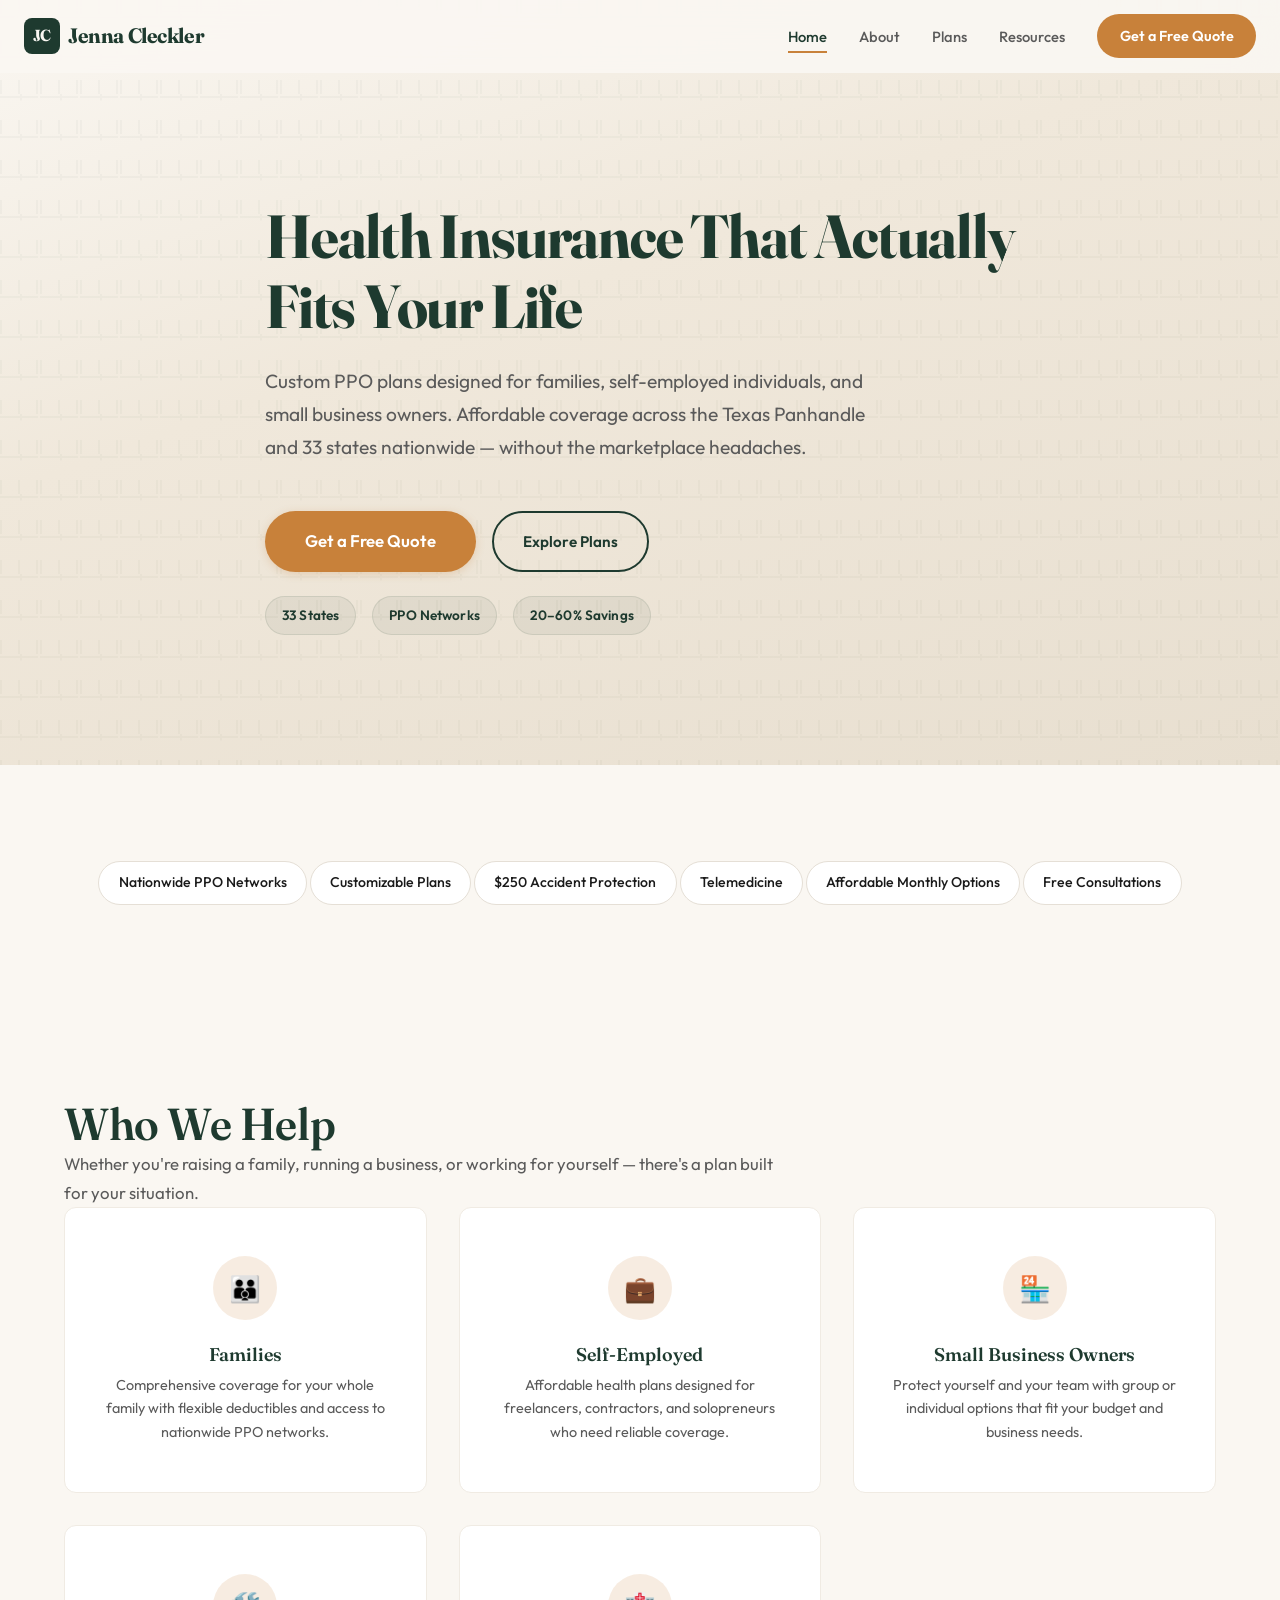
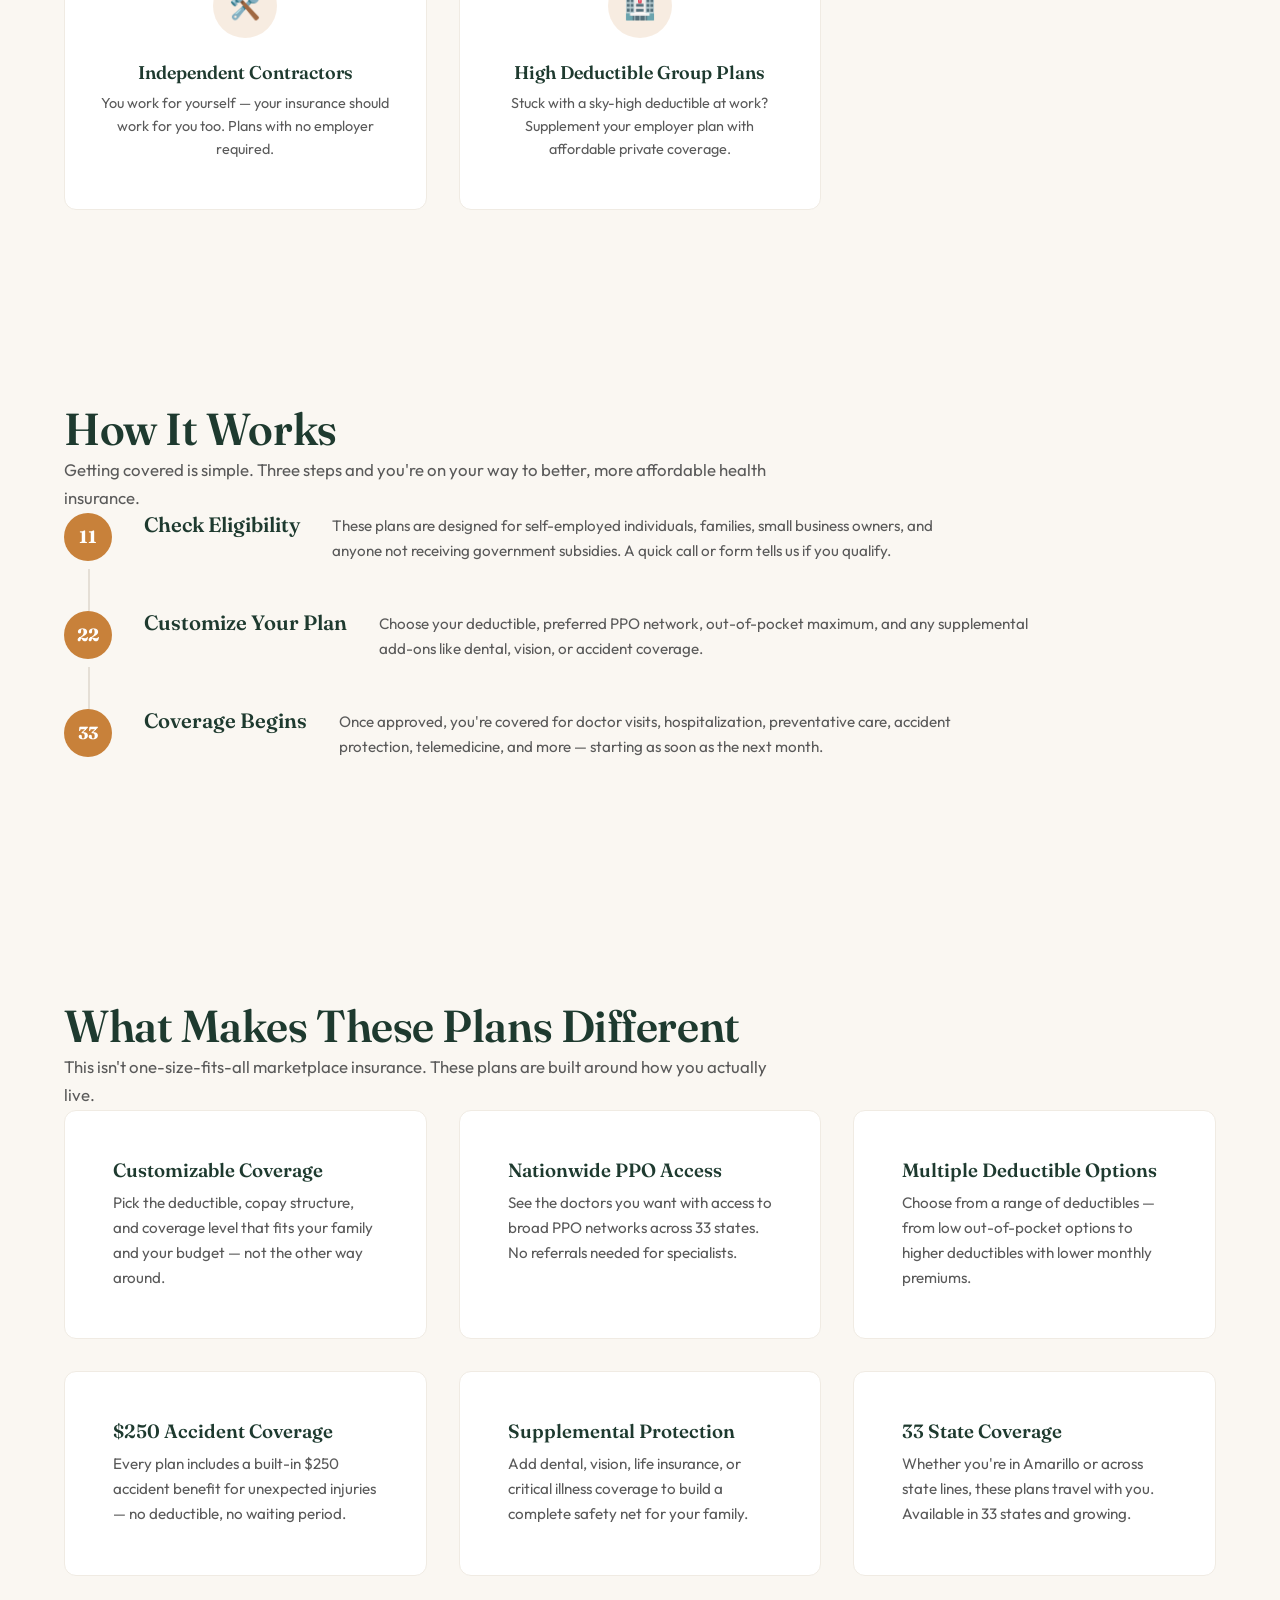
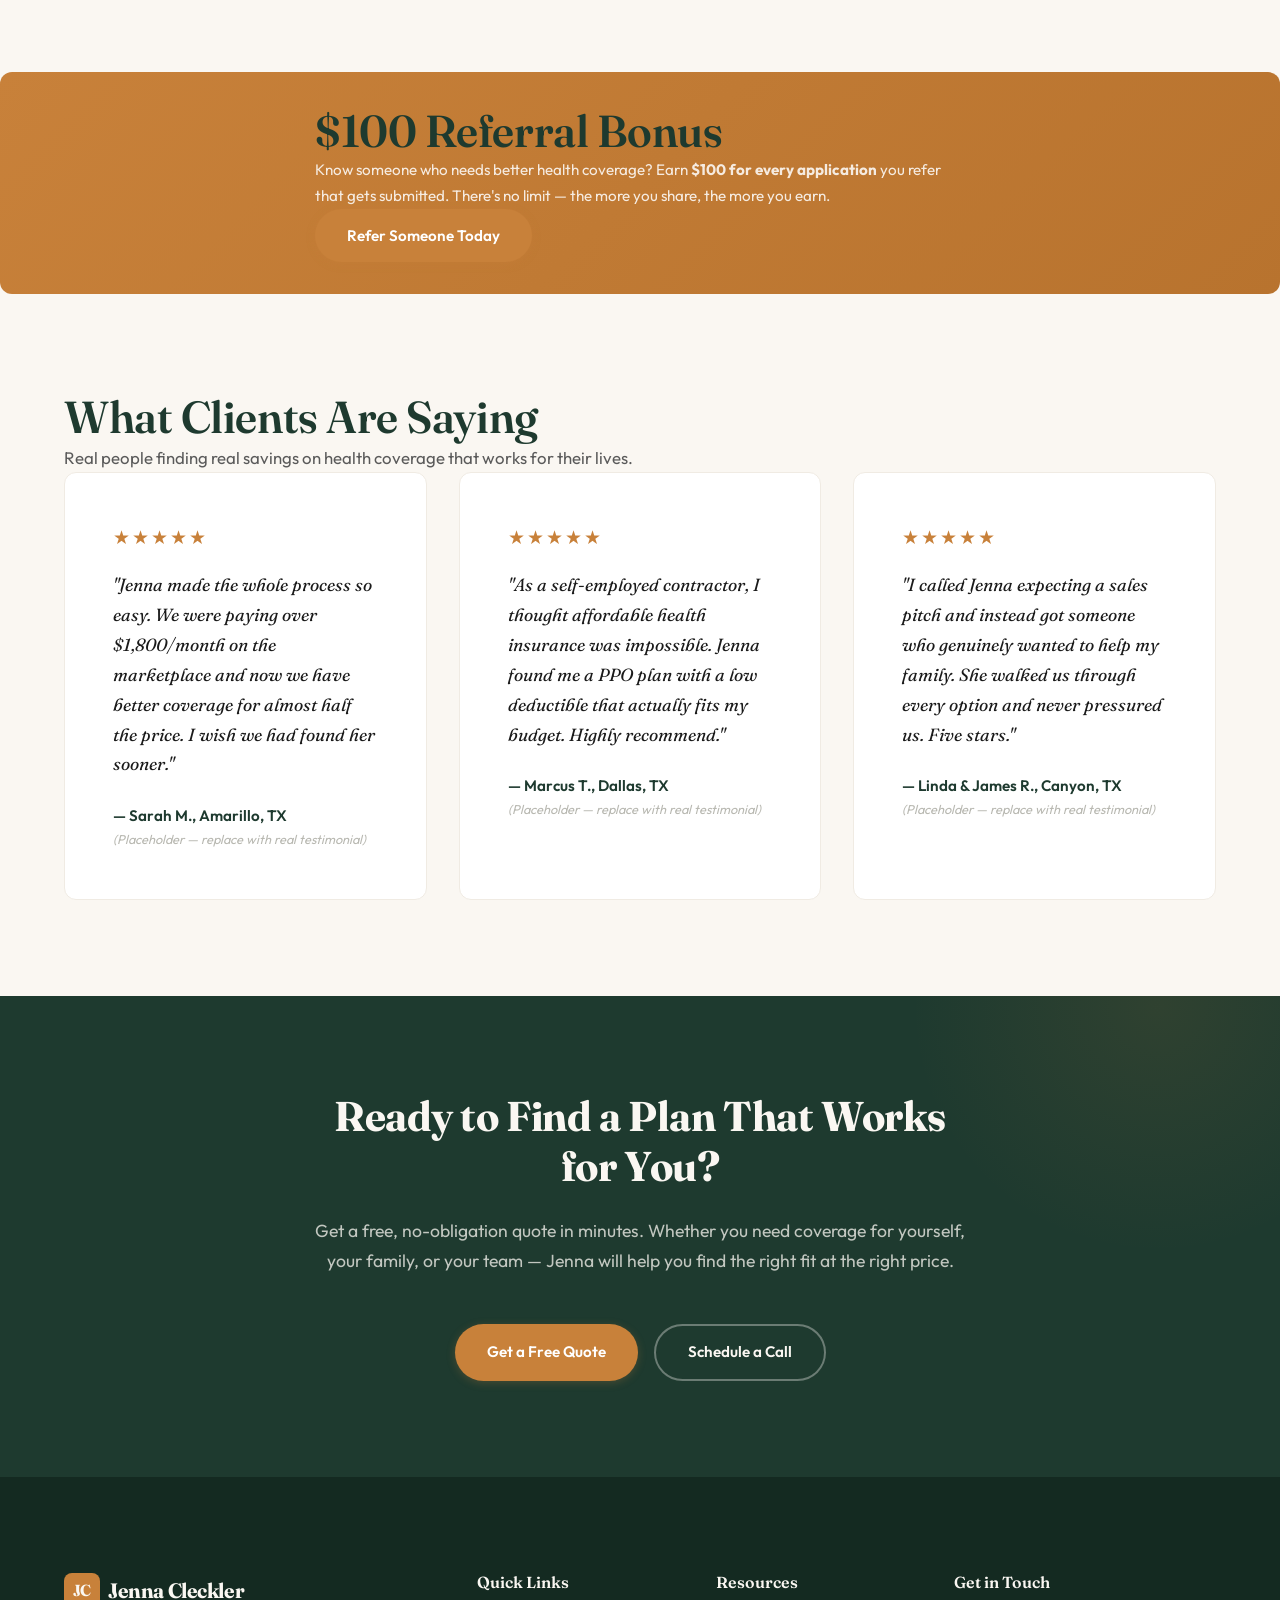
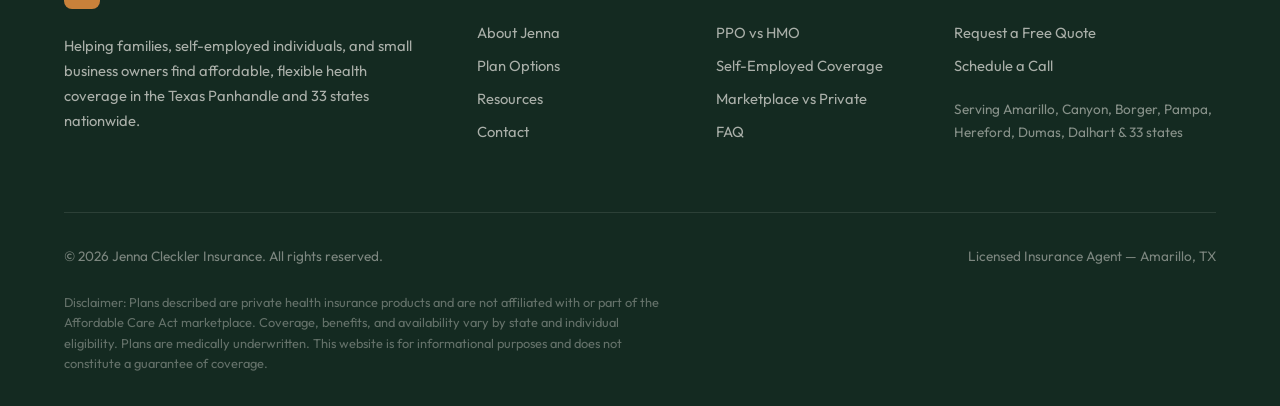
==== index.html @ 077d0ec4 "Initial commit: Jenna's Website Co-Authored-By: Claude Sonnet 4.6 <noreply@anthropic.com>" ====
<!DOCTYPE html>
<html lang="en">
<head>
  <meta charset="UTF-8">
  <meta name="viewport" content="width=device-width, initial-scale=1.0">
  <title>Jenna Cleckler Insurance — Affordable Health Coverage for Families & Self-Employed</title>
  <meta name="description" content="Find affordable, customizable PPO health insurance plans for families, self-employed individuals, and small business owners. Serving the Texas Panhandle and 33 states. Get a free quote today.">
  <meta name="keywords" content="health insurance, PPO plans, self-employed health coverage, family health insurance, small business insurance, Texas Panhandle, Amarillo insurance agent">
  <meta name="author" content="Jenna Cleckler Insurance">
  <meta property="og:title" content="Jenna Cleckler Insurance — Health Coverage That Fits Your Life">
  <meta property="og:description" content="Affordable, customizable PPO health insurance for families, self-employed, and small businesses. Serving 33 states.">
  <meta property="og:type" content="website">
  <meta property="og:url" content="https://jennaclecklerinsurance.com">
  <link rel="preconnect" href="https://fonts.googleapis.com">
  <link rel="preconnect" href="https://fonts.gstatic.com" crossorigin>
  <link href="https://fonts.googleapis.com/css2?family=Fraunces:ital,opsz,wght@0,9..144,300..900;1,9..144,300..900&family=Outfit:wght@300;400;500;600;700&display=swap" rel="stylesheet">
  <link rel="stylesheet" href="css/styles.css">
</head>
<body>

  <!-- ========== NAVIGATION ========== -->
  <nav class="nav">
    <div class="nav__overlay"></div>
    <div class="nav__inner">
      <a href="index.html" class="nav__logo">
        <span class="nav__logo-icon">JC</span>
        Jenna Cleckler
      </a>
      <button class="nav__hamburger" aria-label="Menu">
        <span></span><span></span><span></span>
      </button>
      <div class="nav__links">
        <a href="index.html" class="nav__link active">Home</a>
        <a href="about.html" class="nav__link">About</a>
        <a href="plans.html" class="nav__link">Plans</a>
        <a href="resources.html" class="nav__link">Resources</a>
        <a href="contact.html" class="nav__cta">Get a Free Quote</a>
      </div>
    </div>
  </nav>

  <!-- ========== HERO SECTION ========== -->
  <section class="hero gradient-hero bg-texture">
    <div class="container">
      <div class="hero__content fade-up">
        <h1 class="hero__title">Health Insurance That Actually Fits Your Life</h1>
        <p class="hero__subtitle">Custom PPO plans designed for families, self-employed individuals, and small business owners. Affordable coverage across the Texas Panhandle and 33 states nationwide — without the marketplace headaches.</p>
        <div class="hero__actions">
          <a href="contact.html" class="btn btn--primary btn--large">Get a Free Quote</a>
          <a href="plans.html" class="btn btn--outline">Explore Plans</a>
        </div>
        <div class="hero__trust fade-up">
          <span class="trust-badge">33 States</span>
          <span class="trust-badge">PPO Networks</span>
          <span class="trust-badge">20–60% Savings</span>
        </div>
      </div>
    </div>
  </section>

  <!-- ========== QUICK BENEFITS STRIP ========== -->
  <section class="section benefits-strip">
    <div class="container">
      <div class="benefits-strip__row fade-up">
        <span class="benefit-pill">Nationwide PPO Networks</span>
        <span class="benefit-pill">Customizable Plans</span>
        <span class="benefit-pill">$250 Accident Protection</span>
        <span class="benefit-pill">Telemedicine</span>
        <span class="benefit-pill">Affordable Monthly Options</span>
        <span class="benefit-pill">Free Consultations</span>
      </div>
    </div>
  </section>

  <!-- ========== WHO WE HELP ========== -->
  <section class="section" style="background: var(--color-cream);">
    <div class="container">
      <div class="section__header fade-up">
        <h2 class="section__title">Who We Help</h2>
        <p class="section__subtitle">Whether you're raising a family, running a business, or working for yourself — there's a plan built for your situation.</p>
      </div>
      <div class="grid grid--3 stagger">
        <div class="audience-card fade-up">
          <span class="audience-card__icon">&#x1F46A;</span>
          <h3 class="audience-card__title">Families</h3>
          <p class="audience-card__text">Comprehensive coverage for your whole family with flexible deductibles and access to nationwide PPO networks.</p>
        </div>
        <div class="audience-card fade-up">
          <span class="audience-card__icon">&#x1F4BC;</span>
          <h3 class="audience-card__title">Self-Employed</h3>
          <p class="audience-card__text">Affordable health plans designed for freelancers, contractors, and solopreneurs who need reliable coverage.</p>
        </div>
        <div class="audience-card fade-up">
          <span class="audience-card__icon">&#x1F3EA;</span>
          <h3 class="audience-card__title">Small Business Owners</h3>
          <p class="audience-card__text">Protect yourself and your team with group or individual options that fit your budget and business needs.</p>
        </div>
        <div class="audience-card fade-up">
          <span class="audience-card__icon">&#x1F6E0;&#xFE0F;</span>
          <h3 class="audience-card__title">Independent Contractors</h3>
          <p class="audience-card__text">You work for yourself — your insurance should work for you too. Plans with no employer required.</p>
        </div>
        <div class="audience-card fade-up">
          <span class="audience-card__icon">&#x1F3E5;</span>
          <h3 class="audience-card__title">High Deductible Group Plans</h3>
          <p class="audience-card__text">Stuck with a sky-high deductible at work? Supplement your employer plan with affordable private coverage.</p>
        </div>
      </div>
    </div>
  </section>

  <!-- ========== HOW IT WORKS ========== -->
  <section class="section">
    <div class="container">
      <div class="section__header fade-up">
        <h2 class="section__title">How It Works</h2>
        <p class="section__subtitle">Getting covered is simple. Three steps and you're on your way to better, more affordable health insurance.</p>
      </div>
      <div class="steps stagger">
        <div class="step fade-up">
          <span class="step__number">1</span>
          <h3 class="step__title">Check Eligibility</h3>
          <p class="step__text">These plans are designed for self-employed individuals, families, small business owners, and anyone not receiving government subsidies. A quick call or form tells us if you qualify.</p>
        </div>
        <div class="step fade-up">
          <span class="step__number">2</span>
          <h3 class="step__title">Customize Your Plan</h3>
          <p class="step__text">Choose your deductible, preferred PPO network, out-of-pocket maximum, and any supplemental add-ons like dental, vision, or accident coverage.</p>
        </div>
        <div class="step fade-up">
          <span class="step__number">3</span>
          <h3 class="step__title">Coverage Begins</h3>
          <p class="step__text">Once approved, you're covered for doctor visits, hospitalization, preventative care, accident protection, telemedicine, and more — starting as soon as the next month.</p>
        </div>
      </div>
    </div>
  </section>

  <!-- ========== WHAT MAKES PLANS DIFFERENT ========== -->
  <section class="section" style="background: var(--color-cream);">
    <div class="container">
      <div class="section__header fade-up">
        <h2 class="section__title">What Makes These Plans Different</h2>
        <p class="section__subtitle">This isn't one-size-fits-all marketplace insurance. These plans are built around how you actually live.</p>
      </div>
      <div class="grid grid--3 stagger">
        <div class="card fade-up">
          <h3 class="card__title">Customizable Coverage</h3>
          <p class="card__text">Pick the deductible, copay structure, and coverage level that fits your family and your budget — not the other way around.</p>
        </div>
        <div class="card fade-up">
          <h3 class="card__title">Nationwide PPO Access</h3>
          <p class="card__text">See the doctors you want with access to broad PPO networks across 33 states. No referrals needed for specialists.</p>
        </div>
        <div class="card fade-up">
          <h3 class="card__title">Multiple Deductible Options</h3>
          <p class="card__text">Choose from a range of deductibles — from low out-of-pocket options to higher deductibles with lower monthly premiums.</p>
        </div>
        <div class="card fade-up">
          <h3 class="card__title">$250 Accident Coverage</h3>
          <p class="card__text">Every plan includes a built-in $250 accident benefit for unexpected injuries — no deductible, no waiting period.</p>
        </div>
        <div class="card fade-up">
          <h3 class="card__title">Supplemental Protection</h3>
          <p class="card__text">Add dental, vision, life insurance, or critical illness coverage to build a complete safety net for your family.</p>
        </div>
        <div class="card fade-up">
          <h3 class="card__title">33 State Coverage</h3>
          <p class="card__text">Whether you're in Amarillo or across state lines, these plans travel with you. Available in 33 states and growing.</p>
        </div>
      </div>
    </div>
  </section>

  <!-- ========== $100 REFERRAL BANNER ========== -->
  <section class="referral-banner">
    <div class="container">
      <div class="referral-banner__content fade-up">
        <h2 class="referral-banner__title">$100 Referral Bonus</h2>
        <p class="referral-banner__text">Know someone who needs better health coverage? Earn <strong>$100 for every application</strong> you refer that gets submitted. There's no limit — the more you share, the more you earn.</p>
        <a href="contact.html" class="btn btn--primary">Refer Someone Today</a>
      </div>
    </div>
  </section>

  <!-- ========== TESTIMONIALS ========== -->
  <section class="section" style="background: var(--color-cream);">
    <div class="container">
      <div class="section__header fade-up">
        <h2 class="section__title">What Clients Are Saying</h2>
        <p class="section__subtitle">Real people finding real savings on health coverage that works for their lives.</p>
      </div>
      <div class="grid grid--3 stagger">
        <!-- PLACEHOLDER: Replace with real testimonials -->
        <div class="testimonial fade-up">
          <div class="testimonial__stars">&#9733;&#9733;&#9733;&#9733;&#9733;</div>
          <p class="testimonial__text">"Jenna made the whole process so easy. We were paying over $1,800/month on the marketplace and now we have better coverage for almost half the price. I wish we had found her sooner."</p>
          <p class="testimonial__author">— Sarah M., Amarillo, TX</p>
          <p class="testimonial__placeholder"><em>(Placeholder — replace with real testimonial)</em></p>
        </div>
        <div class="testimonial fade-up">
          <div class="testimonial__stars">&#9733;&#9733;&#9733;&#9733;&#9733;</div>
          <p class="testimonial__text">"As a self-employed contractor, I thought affordable health insurance was impossible. Jenna found me a PPO plan with a low deductible that actually fits my budget. Highly recommend."</p>
          <p class="testimonial__author">— Marcus T., Dallas, TX</p>
          <p class="testimonial__placeholder"><em>(Placeholder — replace with real testimonial)</em></p>
        </div>
        <div class="testimonial fade-up">
          <div class="testimonial__stars">&#9733;&#9733;&#9733;&#9733;&#9733;</div>
          <p class="testimonial__text">"I called Jenna expecting a sales pitch and instead got someone who genuinely wanted to help my family. She walked us through every option and never pressured us. Five stars."</p>
          <p class="testimonial__author">— Linda & James R., Canyon, TX</p>
          <p class="testimonial__placeholder"><em>(Placeholder — replace with real testimonial)</em></p>
        </div>
      </div>
    </div>
  </section>

  <!-- ========== FINAL CTA SECTION ========== -->
  <section class="cta-section">
    <div class="container">
      <div class="cta-section__content fade-up">
        <h2 class="cta-section__title">Ready to Find a Plan That Works for You?</h2>
        <p class="cta-section__text">Get a free, no-obligation quote in minutes. Whether you need coverage for yourself, your family, or your team — Jenna will help you find the right fit at the right price.</p>
        <div class="cta-section__actions">
          <a href="contact.html" class="btn btn--primary">Get a Free Quote</a>
          <a href="contact.html" class="btn btn--outline-light">Schedule a Call</a>
        </div>
      </div>
    </div>
  </section>

  <!-- ========== FOOTER ========== -->
  <footer class="footer">
    <div class="container">
      <div class="footer__grid">
        <div class="footer__brand">
          <a href="index.html" class="nav__logo" style="color: var(--color-cream); margin-bottom: var(--space-sm); display: inline-flex;">
            <span class="nav__logo-icon" style="background: var(--color-accent);">JC</span>
            Jenna Cleckler
          </a>
          <p>Helping families, self-employed individuals, and small business owners find affordable, flexible health coverage in the Texas Panhandle and 33 states nationwide.</p>
        </div>
        <div>
          <h4 class="footer__heading">Quick Links</h4>
          <a href="about.html" class="footer__link">About Jenna</a>
          <a href="plans.html" class="footer__link">Plan Options</a>
          <a href="resources.html" class="footer__link">Resources</a>
          <a href="contact.html" class="footer__link">Contact</a>
        </div>
        <div>
          <h4 class="footer__heading">Resources</h4>
          <a href="resources.html#ppo-vs-hmo" class="footer__link">PPO vs HMO</a>
          <a href="resources.html#self-employed" class="footer__link">Self-Employed Coverage</a>
          <a href="resources.html#marketplace-vs-private" class="footer__link">Marketplace vs Private</a>
          <a href="resources.html#faq" class="footer__link">FAQ</a>
        </div>
        <div>
          <h4 class="footer__heading">Get in Touch</h4>
          <a href="contact.html" class="footer__link">Request a Free Quote</a>
          <a href="contact.html" class="footer__link">Schedule a Call</a>
          <p style="color: rgba(250,247,242,0.5); font-size: 0.85rem; margin-top: var(--space-md);">Serving Amarillo, Canyon, Borger, Pampa, Hereford, Dumas, Dalhart &amp; 33 states</p>
        </div>
      </div>
      <div class="footer__bottom">
        <span>&copy; 2026 Jenna Cleckler Insurance. All rights reserved.</span>
        <span>Licensed Insurance Agent — Amarillo, TX</span>
      </div>
      <p class="footer__disclaimer">Disclaimer: Plans described are private health insurance products and are not affiliated with or part of the Affordable Care Act marketplace. Coverage, benefits, and availability vary by state and individual eligibility. Plans are medically underwritten. This website is for informational purposes and does not constitute a guarantee of coverage.</p>
    </div>
  </footer>

  <!-- Scroll to Top Button -->
  <button class="scroll-top" aria-label="Scroll to top">&#8593;</button>

  <script src="js/main.js"></script>
</body>
</html>
---- css/styles.css ----
/* ============================================
   JENNA CLECKLER INSURANCE — Design System
   Warm Editorial + Texas Panhandle Aesthetic
   ============================================ */

/* --- Google Fonts Import --- */
/* Fonts loaded via <link> tags in HTML for performance */

/* --- CSS Custom Properties --- */
:root {
  /* Color Palette — Warm, trust-building */
  --color-primary: #1e3a2f;        /* Deep forest green — trust, health */
  --color-primary-light: #2a5242;
  --color-primary-dark: #142a21;
  --color-accent: #c8813a;         /* Sunset amber — warmth, Texas */
  --color-accent-light: #daa06d;
  --color-accent-glow: rgba(200, 129, 58, 0.15);
  --color-sage: #7a9e7e;           /* Sage green — calm, health */
  --color-sage-light: #a8c4ab;
  --color-cream: #faf7f2;          /* Warm cream background */
  --color-cream-dark: #f0ebe3;
  --color-white: #ffffff;
  --color-text: #1a1a1a;
  --color-text-light: #5a5a5a;
  --color-text-muted: #8a8a7e;
  --color-border: #e5dfd6;
  --color-border-light: #f0ebe3;
  --color-success: #3d7a5a;
  --color-error: #c44b3f;

  /* Typography */
  --font-display: 'Fraunces', Georgia, serif;
  --font-body: 'Outfit', -apple-system, sans-serif;

  /* Spacing Scale */
  --space-xs: 0.25rem;
  --space-sm: 0.5rem;
  --space-md: 1rem;
  --space-lg: 1.5rem;
  --space-xl: 2rem;
  --space-2xl: 3rem;
  --space-3xl: 4rem;
  --space-4xl: 6rem;
  --space-5xl: 8rem;

  /* Container */
  --container-max: 1200px;
  --container-narrow: 800px;
  --container-wide: 1400px;
  --container-padding: 1.5rem;

  /* Border Radius */
  --radius-sm: 4px;
  --radius-md: 8px;
  --radius-lg: 12px;
  --radius-xl: 20px;
  --radius-full: 9999px;

  /* Shadows */
  --shadow-sm: 0 1px 3px rgba(30, 58, 47, 0.06);
  --shadow-md: 0 4px 12px rgba(30, 58, 47, 0.08);
  --shadow-lg: 0 8px 30px rgba(30, 58, 47, 0.1);
  --shadow-xl: 0 16px 50px rgba(30, 58, 47, 0.12);
  --shadow-accent: 0 4px 20px rgba(200, 129, 58, 0.2);

  /* Transitions */
  --ease-out: cubic-bezier(0.22, 1, 0.36, 1);
  --ease-spring: cubic-bezier(0.34, 1.56, 0.64, 1);
  --duration-fast: 0.2s;
  --duration-normal: 0.35s;
  --duration-slow: 0.6s;
}

/* --- Reset & Base --- */
*, *::before, *::after {
  margin: 0;
  padding: 0;
  box-sizing: border-box;
}

html {
  scroll-behavior: smooth;
  -webkit-text-size-adjust: 100%;
  font-size: 16px;
}

body {
  font-family: var(--font-body);
  font-weight: 400;
  color: var(--color-text);
  background-color: var(--color-cream);
  line-height: 1.7;
  -webkit-font-smoothing: antialiased;
  -moz-osx-font-smoothing: grayscale;
  overflow-x: hidden;
}

img {
  max-width: 100%;
  height: auto;
  display: block;
}

a {
  color: inherit;
  text-decoration: none;
}

button {
  font-family: var(--font-body);
  cursor: pointer;
  border: none;
  background: none;
}

ul, ol {
  list-style: none;
}

/* --- Typography --- */
h1, h2, h3, h4, h5 {
  font-family: var(--font-display);
  font-weight: 600;
  line-height: 1.2;
  color: var(--color-primary);
}

h1 {
  font-size: clamp(2.2rem, 5vw, 3.8rem);
  font-weight: 700;
  letter-spacing: -0.02em;
  font-variation-settings: 'opsz' 144;
}

h2 {
  font-size: clamp(1.8rem, 3.5vw, 2.8rem);
  font-weight: 600;
  letter-spacing: -0.01em;
  font-variation-settings: 'opsz' 72;
}

h3 {
  font-size: clamp(1.3rem, 2.5vw, 1.8rem);
  font-weight: 600;
  font-variation-settings: 'opsz' 48;
}

h4 {
  font-size: clamp(1.1rem, 1.5vw, 1.3rem);
  font-weight: 600;
}

p {
  font-size: 1.05rem;
  color: var(--color-text-light);
  max-width: 65ch;
}

.text-accent { color: var(--color-accent); }
.text-primary { color: var(--color-primary); }
.text-muted { color: var(--color-text-muted); }

/* --- Layout --- */
.container {
  max-width: var(--container-max);
  margin: 0 auto;
  padding: 0 var(--container-padding);
}

.container--narrow {
  max-width: var(--container-narrow);
}

.container--wide {
  max-width: var(--container-wide);
}

.section {
  padding: var(--space-4xl) 0;
}

.section--cream {
  background-color: var(--color-cream);
}

.section--white {
  background-color: var(--color-white);
}

.section--dark {
  background-color: var(--color-primary);
  color: var(--color-cream);
}

.section--dark h2,
.section--dark h3,
.section--dark h4 {
  color: var(--color-cream);
}

.section--dark p {
  color: rgba(250, 247, 242, 0.8);
}

.section-label {
  display: inline-flex;
  align-items: center;
  gap: var(--space-sm);
  font-family: var(--font-body);
  font-size: 0.8rem;
  font-weight: 600;
  text-transform: uppercase;
  letter-spacing: 0.12em;
  color: var(--color-accent);
  margin-bottom: var(--space-lg);
}

.section-label::before {
  content: '';
  display: inline-block;
  width: 24px;
  height: 2px;
  background: var(--color-accent);
}

/* --- Grid System --- */
.grid {
  display: grid;
  gap: var(--space-xl);
}

.grid--2 { grid-template-columns: repeat(2, 1fr); }
.grid--3 { grid-template-columns: repeat(3, 1fr); }
.grid--4 { grid-template-columns: repeat(4, 1fr); }

@media (max-width: 1024px) {
  .grid--4 { grid-template-columns: repeat(2, 1fr); }
}

@media (max-width: 768px) {
  .grid--2, .grid--3, .grid--4 {
    grid-template-columns: 1fr;
  }
}

/* ============================================
   NAVIGATION
   ============================================ */
.nav {
  position: fixed;
  top: 0;
  left: 0;
  right: 0;
  z-index: 1000;
  background: rgba(250, 247, 242, 0.92);
  backdrop-filter: blur(20px);
  -webkit-backdrop-filter: blur(20px);
  border-bottom: 1px solid transparent;
  transition: all var(--duration-normal) var(--ease-out);
}

.nav.scrolled {
  border-bottom-color: var(--color-border);
  box-shadow: var(--shadow-sm);
}

.nav__inner {
  display: flex;
  align-items: center;
  justify-content: space-between;
  max-width: var(--container-wide);
  margin: 0 auto;
  padding: var(--space-md) var(--container-padding);
  height: 72px;
}

.nav__logo {
  display: flex;
  align-items: center;
  gap: var(--space-sm);
  font-family: var(--font-display);
  font-size: 1.3rem;
  font-weight: 700;
  color: var(--color-primary);
  letter-spacing: -0.02em;
  font-variation-settings: 'opsz' 72;
  text-decoration: none;
}

.nav__logo-icon {
  width: 36px;
  height: 36px;
  background: var(--color-primary);
  border-radius: var(--radius-md);
  display: flex;
  align-items: center;
  justify-content: center;
  color: var(--color-cream);
  font-size: 1rem;
  font-weight: 700;
  flex-shrink: 0;
}

.nav__links {
  display: flex;
  align-items: center;
  gap: var(--space-xl);
}

.nav__link {
  font-size: 0.92rem;
  font-weight: 500;
  color: var(--color-text-light);
  transition: color var(--duration-fast) var(--ease-out);
  position: relative;
}

.nav__link::after {
  content: '';
  position: absolute;
  bottom: -4px;
  left: 0;
  width: 0;
  height: 2px;
  background: var(--color-accent);
  transition: width var(--duration-normal) var(--ease-out);
}

.nav__link:hover,
.nav__link.active {
  color: var(--color-primary);
}

.nav__link:hover::after,
.nav__link.active::after {
  width: 100%;
}

.nav__cta {
  display: inline-flex;
  align-items: center;
  gap: var(--space-sm);
  padding: 0.6rem 1.4rem;
  background: var(--color-accent);
  color: var(--color-white);
  font-size: 0.9rem;
  font-weight: 600;
  border-radius: var(--radius-full);
  transition: all var(--duration-fast) var(--ease-out);
  text-decoration: none;
}

.nav__cta:hover {
  background: var(--color-primary);
  transform: translateY(-1px);
  box-shadow: var(--shadow-md);
}

/* Mobile Navigation */
.nav__hamburger {
  display: none;
  flex-direction: column;
  gap: 5px;
  padding: 8px;
  cursor: pointer;
  z-index: 1001;
}

.nav__hamburger span {
  display: block;
  width: 22px;
  height: 2px;
  background: var(--color-primary);
  border-radius: 2px;
  transition: all var(--duration-normal) var(--ease-out);
}

.nav__hamburger.active span:nth-child(1) {
  transform: rotate(45deg) translate(5px, 5px);
}

.nav__hamburger.active span:nth-child(2) {
  opacity: 0;
}

.nav__hamburger.active span:nth-child(3) {
  transform: rotate(-45deg) translate(5px, -5px);
}

@media (max-width: 900px) {
  .nav__hamburger {
    display: flex;
  }

  .nav__links {
    position: fixed;
    top: 0;
    right: 0;
    width: min(85vw, 360px);
    height: 100vh;
    background: var(--color-white);
    flex-direction: column;
    align-items: flex-start;
    padding: 100px var(--space-2xl) var(--space-2xl);
    gap: var(--space-lg);
    transform: translateX(100%);
    transition: transform var(--duration-slow) var(--ease-out);
    box-shadow: -10px 0 40px rgba(0, 0, 0, 0.1);
  }

  .nav__links.open {
    transform: translateX(0);
  }

  .nav__link {
    font-size: 1.1rem;
  }

  .nav__cta {
    margin-top: var(--space-md);
    width: 100%;
    justify-content: center;
    padding: 0.9rem 1.6rem;
  }
}

/* Mobile overlay */
.nav__overlay {
  position: fixed;
  inset: 0;
  background: rgba(0, 0, 0, 0.3);
  opacity: 0;
  visibility: hidden;
  transition: all var(--duration-normal) var(--ease-out);
  z-index: 999;
}

.nav__overlay.active {
  opacity: 1;
  visibility: visible;
}

/* ============================================
   BUTTONS
   ============================================ */
.btn {
  display: inline-flex;
  align-items: center;
  justify-content: center;
  gap: var(--space-sm);
  font-family: var(--font-body);
  font-weight: 600;
  font-size: 0.95rem;
  border-radius: var(--radius-full);
  transition: all var(--duration-fast) var(--ease-out);
  cursor: pointer;
  border: none;
  text-decoration: none;
  white-space: nowrap;
}

.btn--primary {
  padding: 0.85rem 2rem;
  background: var(--color-accent);
  color: var(--color-white);
  box-shadow: 0 2px 8px rgba(200, 129, 58, 0.25);
}

.btn--primary:hover {
  background: #b8732e;
  transform: translateY(-2px);
  box-shadow: var(--shadow-accent);
}

.btn--secondary {
  padding: 0.85rem 2rem;
  background: var(--color-primary);
  color: var(--color-cream);
}

.btn--secondary:hover {
  background: var(--color-primary-light);
  transform: translateY(-2px);
  box-shadow: var(--shadow-lg);
}

.btn--outline {
  padding: 0.8rem 1.8rem;
  background: transparent;
  color: var(--color-primary);
  border: 2px solid var(--color-primary);
}

.btn--outline:hover {
  background: var(--color-primary);
  color: var(--color-cream);
  transform: translateY(-2px);
}

.btn--ghost {
  padding: 0.6rem 1rem;
  color: var(--color-accent);
  font-weight: 600;
}

.btn--ghost:hover {
  color: var(--color-primary);
}

.btn--ghost svg,
.btn--ghost .arrow {
  transition: transform var(--duration-fast) var(--ease-out);
}

.btn--ghost:hover svg,
.btn--ghost:hover .arrow {
  transform: translateX(4px);
}

.btn--large {
  padding: 1rem 2.5rem;
  font-size: 1.05rem;
}

.btn--white {
  padding: 0.85rem 2rem;
  background: var(--color-white);
  color: var(--color-primary);
}

.btn--white:hover {
  transform: translateY(-2px);
  box-shadow: var(--shadow-lg);
}

/* ============================================
   CARDS
   ============================================ */
.card {
  background: var(--color-white);
  border-radius: var(--radius-lg);
  padding: var(--space-2xl);
  border: 1px solid var(--color-border-light);
  transition: all var(--duration-normal) var(--ease-out);
}

.card:hover {
  transform: translateY(-4px);
  box-shadow: var(--shadow-lg);
  border-color: transparent;
}

.card__icon {
  width: 52px;
  height: 52px;
  border-radius: var(--radius-md);
  background: var(--color-accent-glow);
  display: flex;
  align-items: center;
  justify-content: center;
  margin-bottom: var(--space-lg);
  font-size: 1.4rem;
}

.card__title {
  font-family: var(--font-display);
  font-size: 1.2rem;
  font-weight: 600;
  color: var(--color-primary);
  margin-bottom: var(--space-sm);
}

.card__text {
  font-size: 0.95rem;
  color: var(--color-text-light);
  line-height: 1.65;
}

/* Feature Card with accent border */
.card--accent {
  border-top: 3px solid var(--color-accent);
}

/* Dark Card */
.card--dark {
  background: var(--color-primary);
  border-color: var(--color-primary-light);
}

.card--dark .card__title { color: var(--color-cream); }
.card--dark .card__text { color: rgba(250, 247, 242, 0.75); }

/* ============================================
   FORMS
   ============================================ */
.form-group {
  margin-bottom: var(--space-lg);
}

.form-label {
  display: block;
  font-size: 0.88rem;
  font-weight: 600;
  color: var(--color-primary);
  margin-bottom: var(--space-sm);
}

.form-input,
.form-select,
.form-textarea {
  width: 100%;
  padding: 0.85rem 1rem;
  font-family: var(--font-body);
  font-size: 0.95rem;
  color: var(--color-text);
  background: var(--color-white);
  border: 1.5px solid var(--color-border);
  border-radius: var(--radius-md);
  transition: all var(--duration-fast) var(--ease-out);
  outline: none;
}

.form-input:focus,
.form-select:focus,
.form-textarea:focus {
  border-color: var(--color-accent);
  box-shadow: 0 0 0 3px var(--color-accent-glow);
}

.form-input::placeholder {
  color: var(--color-text-muted);
}

.form-textarea {
  min-height: 120px;
  resize: vertical;
}

.form-select {
  appearance: none;
  background-image: url("data:image/svg+xml,%3Csvg xmlns='http://www.w3.org/2000/svg' width='12' height='8'%3E%3Cpath d='M1 1l5 5 5-5' stroke='%235a5a5a' stroke-width='1.5' fill='none'/%3E%3C/svg%3E");
  background-repeat: no-repeat;
  background-position: right 1rem center;
  padding-right: 2.5rem;
}

/* ============================================
   COMPARISON TABLE
   ============================================ */
.comparison-table {
  width: 100%;
  border-collapse: collapse;
  border-radius: var(--radius-lg);
  overflow: hidden;
  box-shadow: var(--shadow-md);
  background: var(--color-white);
}

.comparison-table thead {
  background: var(--color-primary);
  color: var(--color-cream);
}

.comparison-table th {
  padding: var(--space-lg) var(--space-xl);
  text-align: left;
  font-family: var(--font-display);
  font-weight: 600;
  font-size: 1.05rem;
}

.comparison-table td {
  padding: var(--space-md) var(--space-xl);
  border-bottom: 1px solid var(--color-border-light);
  font-size: 0.95rem;
  color: var(--color-text-light);
}

.comparison-table tr:last-child td {
  border-bottom: none;
}

.comparison-table tbody tr:hover {
  background: var(--color-cream);
}

.comparison-table .highlight {
  color: var(--color-primary);
  font-weight: 600;
}

@media (max-width: 768px) {
  .comparison-table {
    font-size: 0.85rem;
  }

  .comparison-table th,
  .comparison-table td {
    padding: var(--space-md);
  }
}

/* ============================================
   ACCORDION / FAQ
   ============================================ */
.accordion-item {
  border-bottom: 1px solid var(--color-border);
}

.accordion-trigger {
  width: 100%;
  display: flex;
  align-items: center;
  justify-content: space-between;
  padding: var(--space-xl) 0;
  font-family: var(--font-display);
  font-size: 1.15rem;
  font-weight: 600;
  color: var(--color-primary);
  text-align: left;
  cursor: pointer;
  background: none;
  border: none;
  transition: color var(--duration-fast) var(--ease-out);
}

.accordion-trigger:hover {
  color: var(--color-accent);
}

.accordion-icon {
  width: 24px;
  height: 24px;
  position: relative;
  flex-shrink: 0;
  margin-left: var(--space-md);
}

.accordion-icon::before,
.accordion-icon::after {
  content: '';
  position: absolute;
  top: 50%;
  left: 50%;
  background: currentColor;
  transition: transform var(--duration-normal) var(--ease-out);
}

.accordion-icon::before {
  width: 14px;
  height: 2px;
  transform: translate(-50%, -50%);
}

.accordion-icon::after {
  width: 2px;
  height: 14px;
  transform: translate(-50%, -50%);
}

.accordion-item.active .accordion-icon::after {
  transform: translate(-50%, -50%) rotate(90deg);
}

.accordion-content {
  max-height: 0;
  overflow: hidden;
  transition: max-height var(--duration-slow) var(--ease-out);
}

.accordion-content__inner {
  padding-bottom: var(--space-xl);
  font-size: 1rem;
  color: var(--color-text-light);
  line-height: 1.7;
}

/* ============================================
   STEPS / PROCESS
   ============================================ */
.steps {
  counter-reset: step;
}

.step {
  display: flex;
  gap: var(--space-xl);
  padding-bottom: var(--space-2xl);
  position: relative;
}

.step::before {
  content: '';
  position: absolute;
  left: 24px;
  top: 56px;
  bottom: 0;
  width: 2px;
  background: var(--color-border);
}

.step:last-child::before {
  display: none;
}

.step__number {
  counter-increment: step;
  width: 48px;
  height: 48px;
  border-radius: 50%;
  background: var(--color-accent);
  color: var(--color-white);
  display: flex;
  align-items: center;
  justify-content: center;
  font-family: var(--font-display);
  font-weight: 700;
  font-size: 1.1rem;
  flex-shrink: 0;
  position: relative;
  z-index: 1;
}

.step__number::before {
  content: counter(step);
}

.step__content {
  flex: 1;
  padding-top: var(--space-sm);
}

.step__title {
  font-family: var(--font-display);
  font-size: 1.3rem;
  font-weight: 600;
  color: var(--color-primary);
  margin-bottom: var(--space-sm);
}

.step__text {
  font-size: 0.95rem;
  color: var(--color-text-light);
  line-height: 1.65;
}

.step__list {
  margin-top: var(--space-md);
  display: flex;
  flex-direction: column;
  gap: var(--space-sm);
}

.step__list li {
  display: flex;
  align-items: flex-start;
  gap: var(--space-sm);
  font-size: 0.95rem;
  color: var(--color-text-light);
}

.step__list li::before {
  content: '✓';
  color: var(--color-sage);
  font-weight: 700;
  flex-shrink: 0;
  margin-top: 2px;
}

/* ============================================
   TESTIMONIALS
   ============================================ */
.testimonial {
  background: var(--color-white);
  border-radius: var(--radius-lg);
  padding: var(--space-2xl);
  border: 1px solid var(--color-border-light);
  position: relative;
}

.testimonial__quote {
  font-family: var(--font-display);
  font-size: 1.15rem;
  font-style: italic;
  color: var(--color-text);
  line-height: 1.7;
  margin-bottom: var(--space-lg);
  font-variation-settings: 'opsz' 24;
}

.testimonial__quote::before {
  content: '"';
  font-family: var(--font-display);
  font-size: 4rem;
  color: var(--color-accent-light);
  line-height: 1;
  display: block;
  margin-bottom: var(--space-sm);
}

.testimonial__author {
  font-weight: 600;
  color: var(--color-primary);
  font-size: 0.95rem;
}

.testimonial__role {
  font-size: 0.85rem;
  color: var(--color-text-muted);
}

/* Star rating */
.stars {
  display: flex;
  gap: 2px;
  margin-bottom: var(--space-md);
}

.stars svg {
  width: 18px;
  height: 18px;
  fill: var(--color-accent);
}

/* ============================================
   FOOTER
   ============================================ */
.footer {
  background: var(--color-primary-dark);
  color: var(--color-cream);
  padding: var(--space-4xl) 0 var(--space-xl);
}

.footer__grid {
  display: grid;
  grid-template-columns: 2fr 1fr 1fr 1.5fr;
  gap: var(--space-3xl);
  margin-bottom: var(--space-3xl);
}

.footer__brand p {
  color: rgba(250, 247, 242, 0.65);
  font-size: 0.92rem;
  margin-top: var(--space-md);
  line-height: 1.7;
}

.footer__heading {
  font-family: var(--font-display);
  font-size: 1rem;
  font-weight: 600;
  color: var(--color-cream);
  margin-bottom: var(--space-lg);
}

.footer__link {
  display: block;
  font-size: 0.92rem;
  color: rgba(250, 247, 242, 0.65);
  padding: var(--space-xs) 0;
  transition: color var(--duration-fast);
}

.footer__link:hover {
  color: var(--color-accent-light);
}

.footer__bottom {
  border-top: 1px solid rgba(250, 247, 242, 0.1);
  padding-top: var(--space-xl);
  display: flex;
  align-items: center;
  justify-content: space-between;
  font-size: 0.85rem;
  color: rgba(250, 247, 242, 0.45);
}

.footer__disclaimer {
  max-width: 600px;
  font-size: 0.8rem;
  line-height: 1.6;
  color: rgba(250, 247, 242, 0.35);
  margin-top: var(--space-lg);
}

@media (max-width: 900px) {
  .footer__grid {
    grid-template-columns: 1fr 1fr;
    gap: var(--space-2xl);
  }
}

@media (max-width: 600px) {
  .footer__grid {
    grid-template-columns: 1fr;
    gap: var(--space-xl);
  }

  .footer__bottom {
    flex-direction: column;
    gap: var(--space-md);
    text-align: center;
  }
}

/* ============================================
   ANIMATIONS
   ============================================ */
.fade-up {
  opacity: 0;
  transform: translateY(30px);
  transition: opacity var(--duration-slow) var(--ease-out),
              transform var(--duration-slow) var(--ease-out);
}

.fade-up.visible {
  opacity: 1;
  transform: translateY(0);
}

.stagger-1 { transition-delay: 0.05s; }
.stagger-2 { transition-delay: 0.1s; }
.stagger-3 { transition-delay: 0.15s; }
.stagger-4 { transition-delay: 0.2s; }
.stagger-5 { transition-delay: 0.25s; }
.stagger-6 { transition-delay: 0.3s; }

/* Subtle background texture */
.bg-texture {
  position: relative;
}

.bg-texture::before {
  content: '';
  position: absolute;
  inset: 0;
  background-image: url("data:image/svg+xml,%3Csvg width='40' height='40' viewBox='0 0 40 40' xmlns='http://www.w3.org/2000/svg'%3E%3Cg fill='%231e3a2f' fill-opacity='0.03'%3E%3Cpath d='M20 20.5V18H0v-2h20v-2H0V0h2v14h16V0h2v14h16V0h2v14H22v2h16v2H22v2.5z'/%3E%3C/g%3E%3C/svg%3E");
  pointer-events: none;
  z-index: 0;
}

.bg-texture > * {
  position: relative;
  z-index: 1;
}

/* Gradient overlays */
.gradient-warm {
  background: linear-gradient(135deg, var(--color-cream) 0%, #f5ebe0 50%, var(--color-cream-dark) 100%);
}

.gradient-hero {
  background: linear-gradient(160deg, var(--color-cream) 0%, #f0e8db 40%, #e8dfd0 100%);
}

/* ============================================
   UTILITY CLASSES
   ============================================ */
.text-center { text-align: center; }
.text-left { text-align: left; }
.text-right { text-align: right; }
.mx-auto { margin-left: auto; margin-right: auto; }
.mb-0 { margin-bottom: 0; }
.mb-sm { margin-bottom: var(--space-sm); }
.mb-md { margin-bottom: var(--space-md); }
.mb-lg { margin-bottom: var(--space-lg); }
.mb-xl { margin-bottom: var(--space-xl); }
.mb-2xl { margin-bottom: var(--space-2xl); }
.mb-3xl { margin-bottom: var(--space-3xl); }
.mt-md { margin-top: var(--space-md); }
.mt-lg { margin-top: var(--space-lg); }
.mt-xl { margin-top: var(--space-xl); }
.flex { display: flex; }
.flex-wrap { flex-wrap: wrap; }
.items-center { align-items: center; }
.justify-center { justify-content: center; }
.gap-sm { gap: var(--space-sm); }
.gap-md { gap: var(--space-md); }
.gap-lg { gap: var(--space-lg); }
.gap-xl { gap: var(--space-xl); }
.hidden { display: none; }

@media (max-width: 768px) {
  .hide-mobile { display: none; }
}

@media (min-width: 769px) {
  .hide-desktop { display: none; }
}

/* ============================================
   BADGE / TAG
   ============================================ */
.badge {
  display: inline-flex;
  align-items: center;
  gap: 6px;
  padding: 0.35rem 0.85rem;
  font-size: 0.78rem;
  font-weight: 600;
  border-radius: var(--radius-full);
  background: var(--color-accent-glow);
  color: var(--color-accent);
  text-transform: uppercase;
  letter-spacing: 0.05em;
}

.badge--green {
  background: rgba(122, 158, 126, 0.15);
  color: var(--color-success);
}

/* ============================================
   STATE MAP (Coverage states)
   ============================================ */
.states-list {
  display: flex;
  flex-wrap: wrap;
  gap: var(--space-sm);
}

.state-tag {
  padding: 0.3rem 0.7rem;
  background: rgba(122, 158, 126, 0.1);
  color: var(--color-primary);
  font-size: 0.82rem;
  font-weight: 500;
  border-radius: var(--radius-sm);
  border: 1px solid rgba(122, 158, 126, 0.2);
}

/* ============================================
   REFERRAL BANNER
   ============================================ */
.referral-banner {
  background: linear-gradient(135deg, var(--color-accent) 0%, #b8732e 100%);
  color: var(--color-white);
  padding: var(--space-xl) var(--space-2xl);
  border-radius: var(--radius-lg);
  display: flex;
  align-items: center;
  justify-content: space-between;
  gap: var(--space-xl);
  flex-wrap: wrap;
}

.referral-banner h3 {
  color: var(--color-white);
  font-size: 1.3rem;
}

.referral-banner p {
  color: rgba(255, 255, 255, 0.85);
  font-size: 0.95rem;
}

/* ============================================
   PAGE HEADER (inner pages)
   ============================================ */
.page-header {
  padding: calc(72px + var(--space-4xl)) 0 var(--space-3xl);
  background: linear-gradient(160deg, var(--color-primary-dark) 0%, var(--color-primary) 60%, var(--color-primary-light) 100%);
  color: var(--color-cream);
  position: relative;
  overflow: hidden;
}

.page-header::before {
  content: '';
  position: absolute;
  top: -50%;
  right: -20%;
  width: 600px;
  height: 600px;
  border-radius: 50%;
  background: radial-gradient(circle, rgba(200, 129, 58, 0.08) 0%, transparent 70%);
  pointer-events: none;
}

.page-header h1 {
  color: var(--color-cream);
  margin-bottom: var(--space-md);
}

.page-header p {
  color: rgba(250, 247, 242, 0.75);
  font-size: 1.15rem;
  max-width: 600px;
}

.page-header .section-label {
  color: var(--color-accent-light);
}

.page-header .section-label::before {
  background: var(--color-accent-light);
}

/* ============================================
   BLOG / ARTICLE CARDS
   ============================================ */
.article-card {
  background: var(--color-white);
  border-radius: var(--radius-lg);
  overflow: hidden;
  border: 1px solid var(--color-border-light);
  transition: all var(--duration-normal) var(--ease-out);
  display: flex;
  flex-direction: column;
}

.article-card:hover {
  transform: translateY(-4px);
  box-shadow: var(--shadow-lg);
  border-color: transparent;
}

.article-card__image {
  height: 200px;
  background: linear-gradient(135deg, var(--color-primary) 0%, var(--color-primary-light) 100%);
  display: flex;
  align-items: center;
  justify-content: center;
  color: var(--color-accent-light);
  font-size: 2.5rem;
}

.article-card__body {
  padding: var(--space-xl);
  flex: 1;
  display: flex;
  flex-direction: column;
}

.article-card__tag {
  font-size: 0.75rem;
  font-weight: 600;
  text-transform: uppercase;
  letter-spacing: 0.08em;
  color: var(--color-accent);
  margin-bottom: var(--space-sm);
}

.article-card__title {
  font-family: var(--font-display);
  font-size: 1.15rem;
  font-weight: 600;
  color: var(--color-primary);
  margin-bottom: var(--space-sm);
  line-height: 1.35;
}

.article-card__excerpt {
  font-size: 0.92rem;
  color: var(--color-text-light);
  line-height: 1.6;
  flex: 1;
}

.article-card__link {
  display: inline-flex;
  align-items: center;
  gap: 6px;
  font-weight: 600;
  font-size: 0.88rem;
  color: var(--color-accent);
  margin-top: var(--space-lg);
  transition: gap var(--duration-fast) var(--ease-out);
}

.article-card__link:hover {
  gap: 10px;
}

/* ============================================
   SCROLL TO TOP
   ============================================ */
.scroll-top {
  position: fixed;
  bottom: 2rem;
  right: 2rem;
  width: 44px;
  height: 44px;
  border-radius: 50%;
  background: var(--color-primary);
  color: var(--color-cream);
  display: flex;
  align-items: center;
  justify-content: center;
  box-shadow: var(--shadow-md);
  opacity: 0;
  visibility: hidden;
  transform: translateY(10px);
  transition: all var(--duration-normal) var(--ease-out);
  z-index: 100;
  cursor: pointer;
  border: none;
}

.scroll-top.visible {
  opacity: 1;
  visibility: visible;
  transform: translateY(0);
}

.scroll-top:hover {
  background: var(--color-accent);
  transform: translateY(-2px);
}

/* ============================================
   QUICK BENEFITS STRIP
   ============================================ */
.benefits-strip {
  display: flex;
  flex-wrap: wrap;
  gap: var(--space-md);
  justify-content: center;
}

.benefit-pill {
  display: inline-flex;
  align-items: center;
  gap: 8px;
  padding: 0.55rem 1.2rem;
  background: var(--color-white);
  border: 1px solid var(--color-border);
  border-radius: var(--radius-full);
  font-size: 0.88rem;
  font-weight: 500;
  color: var(--color-text);
  transition: all var(--duration-fast) var(--ease-out);
}

.benefit-pill:hover {
  border-color: var(--color-accent);
  box-shadow: var(--shadow-sm);
}

.benefit-pill__icon {
  font-size: 1rem;
}

/* ============================================
   WHO WE HELP
   ============================================ */
.audience-card {
  text-align: center;
  padding: var(--space-2xl) var(--space-xl);
  background: var(--color-white);
  border-radius: var(--radius-lg);
  border: 1px solid var(--color-border-light);
  transition: all var(--duration-normal) var(--ease-out);
}

.audience-card:hover {
  transform: translateY(-4px);
  box-shadow: var(--shadow-lg);
  border-color: transparent;
}

.audience-card__icon {
  width: 64px;
  height: 64px;
  border-radius: 50%;
  background: var(--color-accent-glow);
  display: flex;
  align-items: center;
  justify-content: center;
  margin: 0 auto var(--space-lg);
  font-size: 1.6rem;
}

.audience-card__title {
  font-family: var(--font-display);
  font-size: 1.15rem;
  font-weight: 600;
  color: var(--color-primary);
  margin-bottom: var(--space-sm);
}

.audience-card__text {
  font-size: 0.9rem;
  color: var(--color-text-light);
  line-height: 1.6;
}

/* ============================================
   HERO SECTION
   ============================================ */
.hero {
  padding: calc(72px + var(--space-4xl)) 0 var(--space-4xl);
  position: relative;
  overflow: hidden;
  min-height: 85vh;
  display: flex;
  align-items: center;
}

.hero__content {
  max-width: 750px;
}

.hero__title {
  color: var(--color-primary);
  margin-bottom: var(--space-lg);
  line-height: 1.15;
}

.hero__subtitle {
  font-size: clamp(1.05rem, 2vw, 1.2rem);
  color: var(--color-text-light);
  line-height: 1.7;
  margin-bottom: var(--space-2xl);
  max-width: 620px;
}

.hero__actions {
  display: flex;
  gap: var(--space-md);
  flex-wrap: wrap;
  margin-bottom: var(--space-lg);
}

.hero__trust {
  display: flex;
  gap: var(--space-md);
  flex-wrap: wrap;
  margin-top: var(--space-lg);
}

/* --- Trust Badges --- */
.trust-badge {
  display: inline-flex;
  align-items: center;
  gap: 6px;
  padding: 0.45rem 1rem;
  background: rgba(30, 58, 47, 0.06);
  border: 1px solid rgba(30, 58, 47, 0.1);
  border-radius: var(--radius-full);
  font-size: 0.85rem;
  font-weight: 600;
  color: var(--color-primary);
  letter-spacing: 0.01em;
}

/* ============================================
   CTA SECTION
   ============================================ */
.cta-section {
  background: var(--color-primary);
  padding: var(--space-4xl) 0;
  position: relative;
  overflow: hidden;
}

.cta-section::before {
  content: '';
  position: absolute;
  top: -50%;
  right: -10%;
  width: 500px;
  height: 500px;
  border-radius: 50%;
  background: radial-gradient(circle, rgba(200, 129, 58, 0.1) 0%, transparent 70%);
  pointer-events: none;
}

.cta-section__content {
  text-align: center;
  max-width: 650px;
  margin: 0 auto;
  position: relative;
  z-index: 1;
}

.cta-section__title {
  font-family: var(--font-display);
  font-size: clamp(1.8rem, 3.5vw, 2.6rem);
  font-weight: 700;
  color: var(--color-cream);
  margin-bottom: var(--space-lg);
  line-height: 1.2;
}

.cta-section__text {
  font-size: 1.1rem;
  color: rgba(250, 247, 242, 0.75);
  margin-bottom: var(--space-2xl);
  line-height: 1.7;
  max-width: 100%;
}

.cta-section__actions {
  display: flex;
  gap: var(--space-md);
  justify-content: center;
  flex-wrap: wrap;
}

/* --- Outline Light Button --- */
.btn--outline-light {
  padding: 0.85rem 2rem;
  background: transparent;
  color: var(--color-cream);
  border: 2px solid rgba(250, 247, 242, 0.35);
}

.btn--outline-light:hover {
  background: rgba(250, 247, 242, 0.1);
  border-color: var(--color-cream);
  transform: translateY(-2px);
}

/* ============================================
   TESTIMONIALS (additional classes)
   ============================================ */
.testimonial__stars {
  font-size: 1.2rem;
  color: var(--color-accent);
  margin-bottom: var(--space-md);
  letter-spacing: 2px;
}

.testimonial__text {
  font-family: var(--font-display);
  font-size: 1.1rem;
  font-style: italic;
  color: var(--color-text);
  line-height: 1.7;
  margin-bottom: var(--space-lg);
  font-variation-settings: 'opsz' 24;
}

.testimonial__placeholder {
  font-size: 0.8rem;
  color: var(--color-text-muted);
  font-style: italic;
  opacity: 0.6;
}

/* ============================================
   SECTION VARIANTS
   ============================================ */
.section--alt {
  background-color: var(--color-cream-dark);
}

.section--green {
  background: linear-gradient(135deg, var(--color-primary) 0%, var(--color-primary-light) 100%);
  color: var(--color-cream);
}

.section--green h2,
.section--green h3 {
  color: var(--color-cream);
}

.section--green p {
  color: rgba(250, 247, 242, 0.8);
}

/* ============================================
   CHECK LIST (Plans page)
   ============================================ */
.check-list {
  list-style: none;
  display: flex;
  flex-direction: column;
  gap: var(--space-md);
}

.check-list__item {
  display: flex;
  align-items: center;
  gap: var(--space-md);
  font-size: 0.95rem;
  color: var(--color-text-light);
  line-height: 1.5;
}

.check-list__icon {
  flex-shrink: 0;
  color: var(--color-sage);
}

/* --- Transparent Card --- */
.card--transparent {
  background: rgba(200, 129, 58, 0.06);
  border: 1px dashed var(--color-accent-light);
}

.card--transparent:hover {
  transform: none;
  box-shadow: none;
}

/* ============================================
   ARTICLE FULL (Resources page)
   ============================================ */
.article-full {
  max-width: var(--container-narrow);
  margin: 0 auto;
  padding: var(--space-3xl) 0;
  border-bottom: 1px solid var(--color-border);
}

.article-full:last-of-type {
  border-bottom: none;
}

.article-full h3 {
  font-size: 1.5rem;
  margin-bottom: var(--space-lg);
}

.article-full h4 {
  font-size: 1.15rem;
  margin-top: var(--space-xl);
  margin-bottom: var(--space-sm);
}

.article-full p {
  margin-bottom: var(--space-md);
  max-width: 100%;
}

.article-full ul {
  margin: var(--space-md) 0;
  padding-left: var(--space-xl);
}

.article-full ul li {
  position: relative;
  padding-left: var(--space-md);
  margin-bottom: var(--space-sm);
  font-size: 0.95rem;
  color: var(--color-text-light);
  line-height: 1.65;
}

.article-full ul li::before {
  content: '•';
  position: absolute;
  left: 0;
  color: var(--color-accent);
  font-weight: 700;
}

.article-full__cta {
  margin-top: var(--space-2xl);
  padding-top: var(--space-xl);
  border-top: 1px solid var(--color-border-light);
}

/* --- Article Divider --- */
.article-divider {
  border: none;
  border-top: 1px solid var(--color-border);
  margin: 0;
}

/* ============================================
   CONTACT PAGE LAYOUT
   ============================================ */
.contact-grid {
  display: grid;
  grid-template-columns: 1.5fr 1fr;
  gap: var(--space-3xl);
  align-items: start;
}

@media (max-width: 900px) {
  .contact-grid {
    grid-template-columns: 1fr;
  }
}

.contact-form-card {
  background: var(--color-white);
  border-radius: var(--radius-lg);
  padding: var(--space-2xl);
  box-shadow: var(--shadow-lg);
  border: 1px solid var(--color-border-light);
}

.contact-sidebar {
  display: flex;
  flex-direction: column;
  gap: var(--space-xl);
}

.contact-info-card {
  background: var(--color-white);
  border-radius: var(--radius-lg);
  padding: var(--space-xl);
  border: 1px solid var(--color-border-light);
}

/* Form row for side-by-side fields */
.form-row {
  display: grid;
  grid-template-columns: 1fr 1fr;
  gap: var(--space-md);
}

@media (max-width: 500px) {
  .form-row {
    grid-template-columns: 1fr;
  }
}
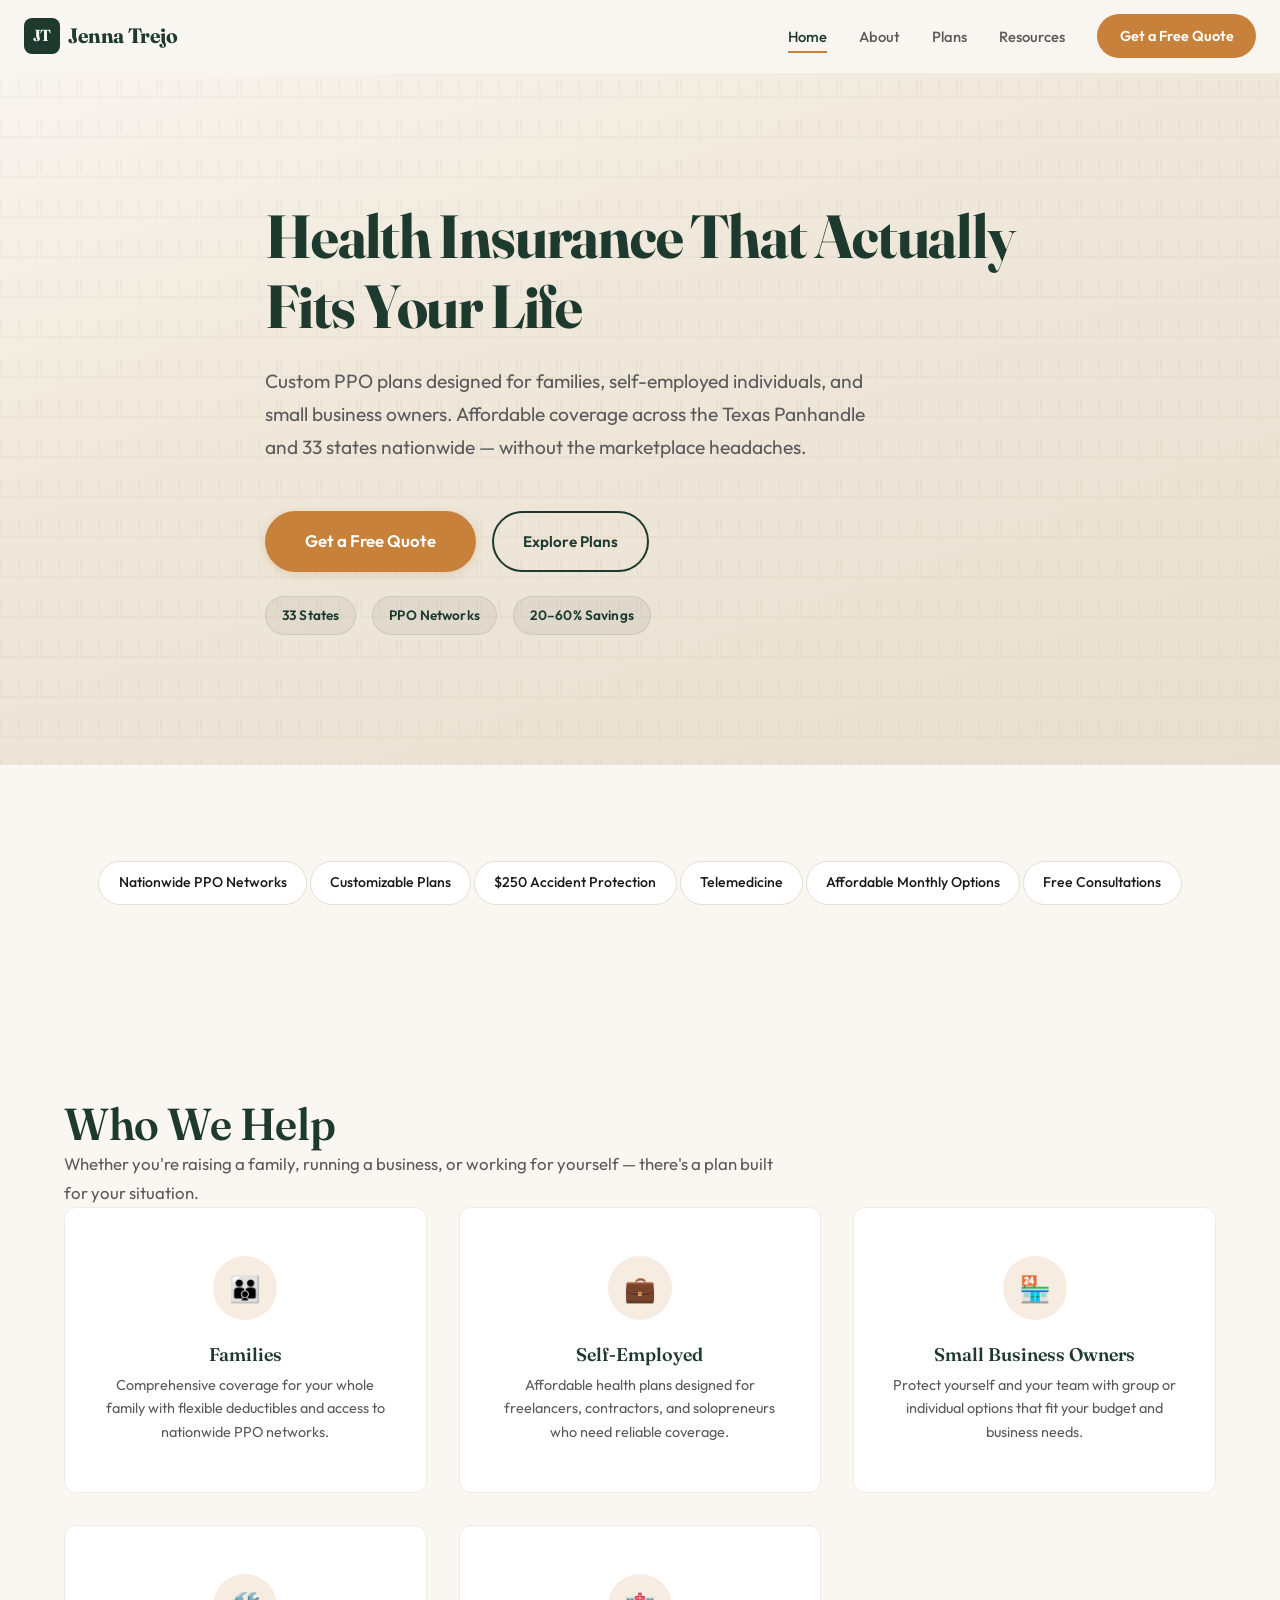
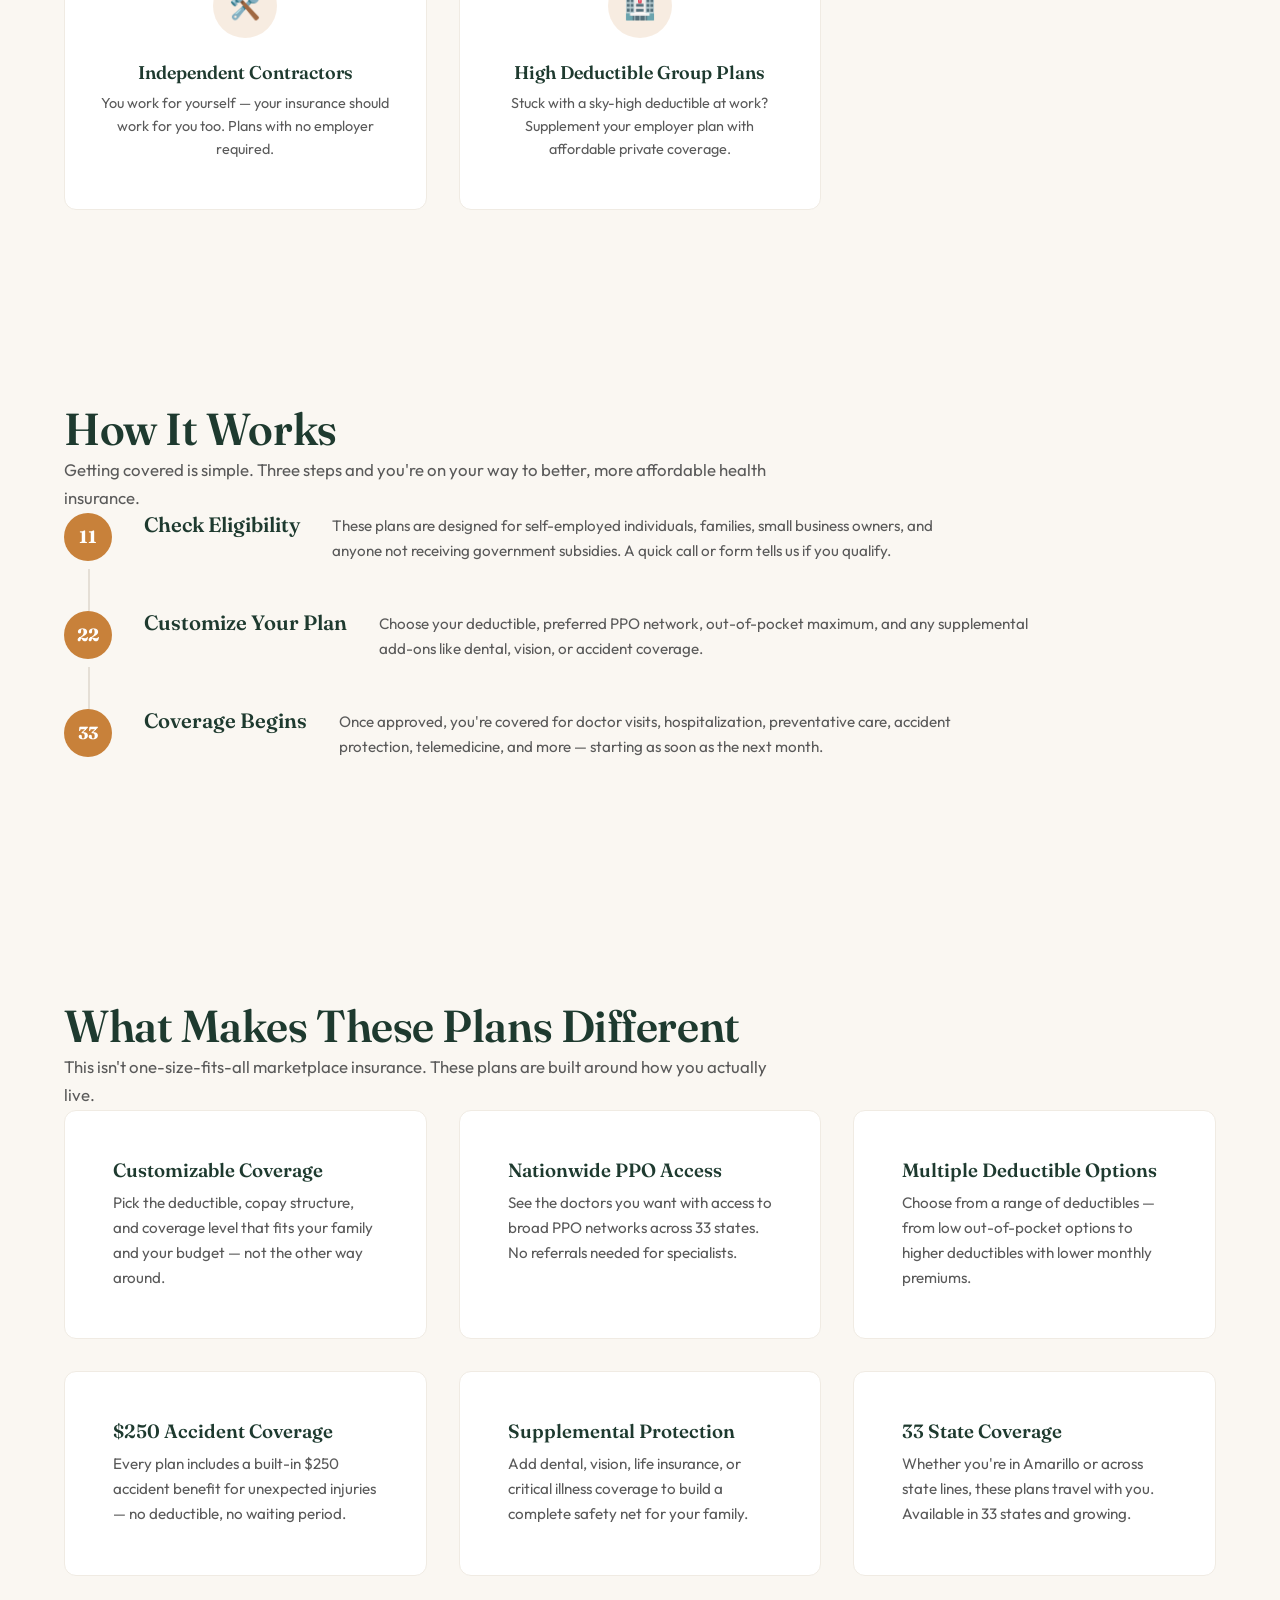
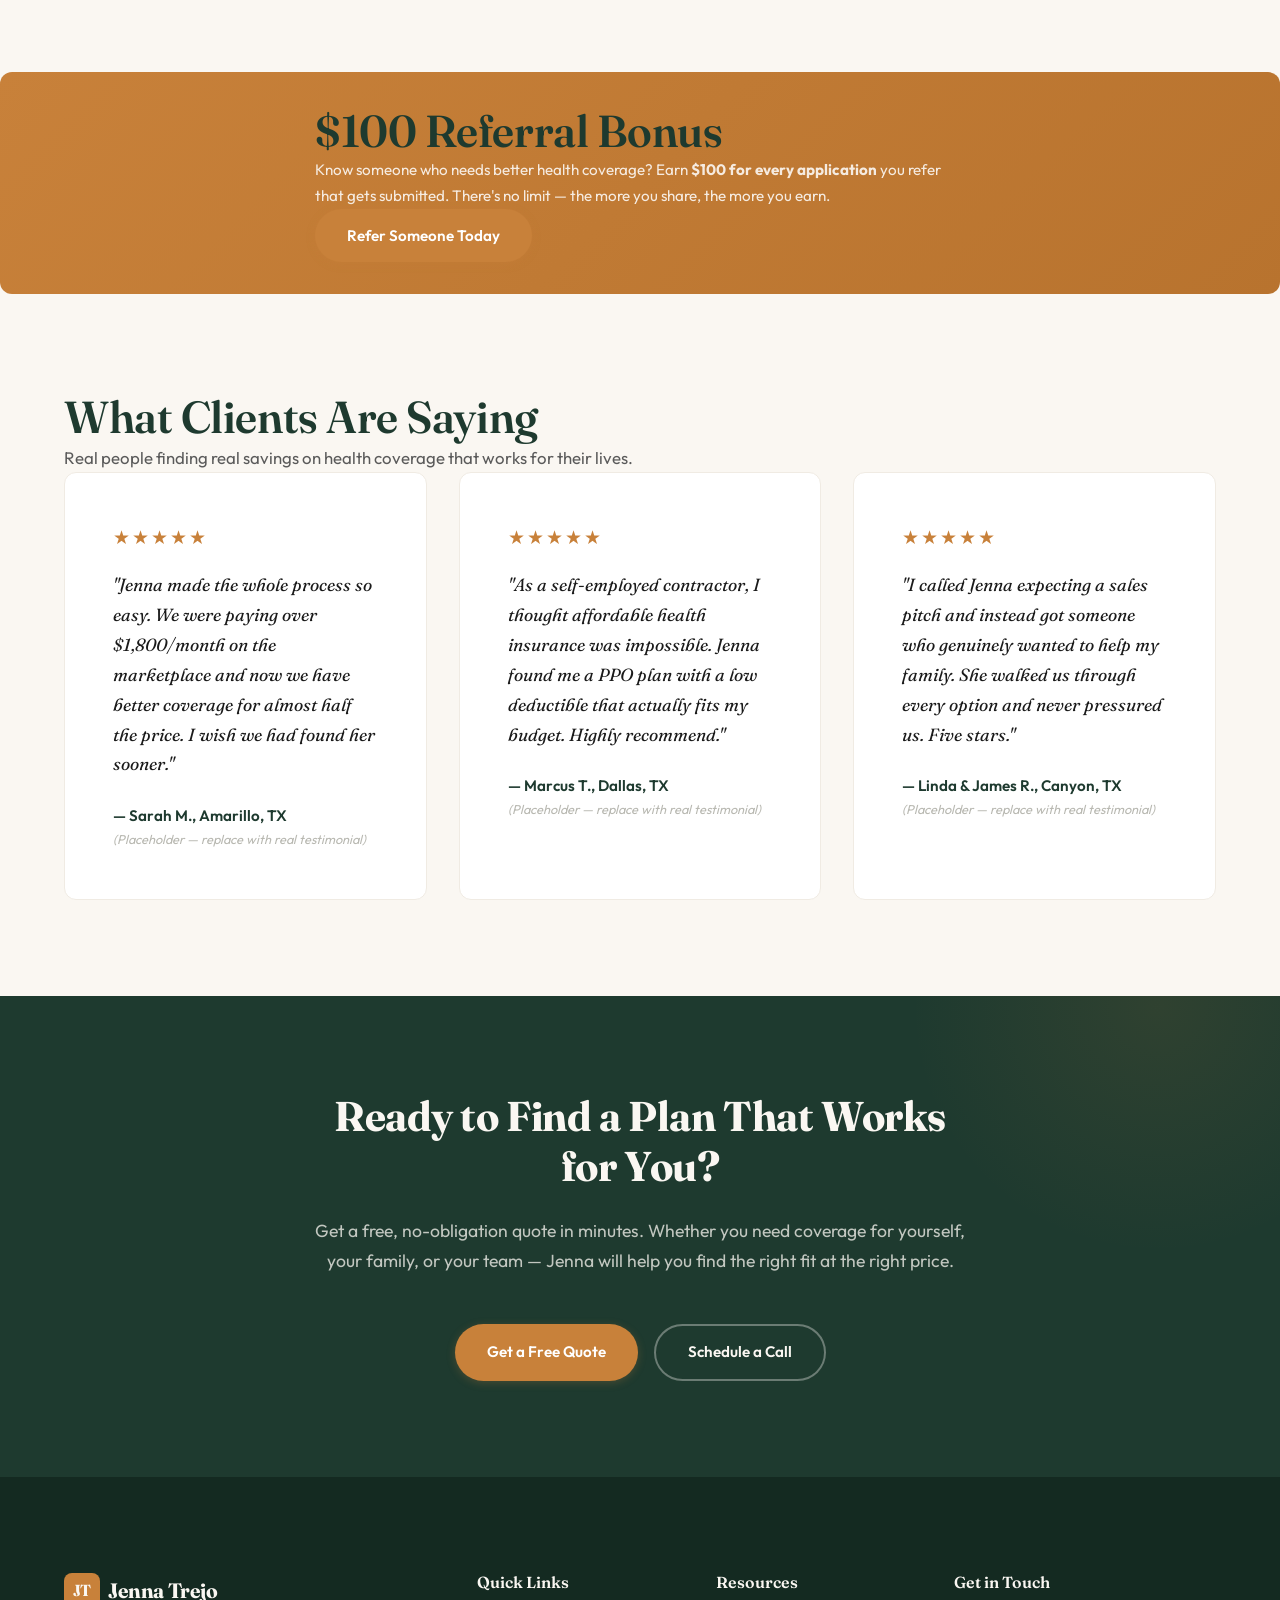
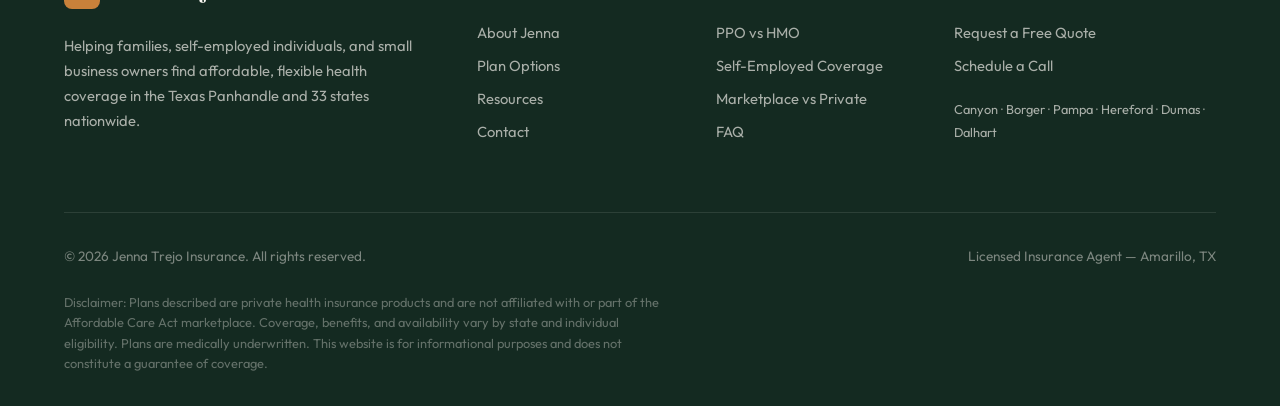
==== commit a16aaf7d: "Rebrand to Jenna Trejo / JT Insurance + SEO & content overhaul - Rebrand all pages: Jenna Cleckler →" ====
--- a/index.html
+++ b/index.html
@@ -3,18 +3,60 @@
 <head>
   <meta charset="UTF-8">
   <meta name="viewport" content="width=device-width, initial-scale=1.0">
-  <title>Jenna Cleckler Insurance — Affordable Health Coverage for Families & Self-Employed</title>
+  <title>Jenna Trejo Insurance — Affordable Health Coverage for Families & Self-Employed</title>
   <meta name="description" content="Find affordable, customizable PPO health insurance plans for families, self-employed individuals, and small business owners. Serving the Texas Panhandle and 33 states. Get a free quote today.">
   <meta name="keywords" content="health insurance, PPO plans, self-employed health coverage, family health insurance, small business insurance, Texas Panhandle, Amarillo insurance agent">
-  <meta name="author" content="Jenna Cleckler Insurance">
-  <meta property="og:title" content="Jenna Cleckler Insurance — Health Coverage That Fits Your Life">
+  <meta name="author" content="Jenna Trejo Insurance">
+  <meta property="og:title" content="Jenna Trejo Insurance — Health Coverage That Fits Your Life">
   <meta property="og:description" content="Affordable, customizable PPO health insurance for families, self-employed, and small businesses. Serving 33 states.">
   <meta property="og:type" content="website">
-  <meta property="og:url" content="https://jennaclecklerinsurance.com">
+  <meta property="og:url" content="https://jennatrejoinsurance.com">
   <link rel="preconnect" href="https://fonts.googleapis.com">
   <link rel="preconnect" href="https://fonts.gstatic.com" crossorigin>
   <link href="https://fonts.googleapis.com/css2?family=Fraunces:ital,opsz,wght@0,9..144,300..900;1,9..144,300..900&family=Outfit:wght@300;400;500;600;700&display=swap" rel="stylesheet">
+  <link rel="canonical" href="https://jennatrejoinsurance.com/">
   <link rel="stylesheet" href="css/styles.css">
+  <script type="application/ld+json">
+  {
+    "@context": "https://schema.org",
+    "@type": ["InsuranceAgency", "LocalBusiness"],
+    "name": "Jenna Trejo Insurance",
+    "description": "Licensed health insurance agent serving the Texas Panhandle and 33 states. Specializing in affordable PPO health plans for families, self-employed individuals, and small business owners.",
+    "url": "https://jennatrejoinsurance.com",
+    "telephone": "575-937-6519",
+    "address": {
+      "@type": "PostalAddress",
+      "addressLocality": "Amarillo",
+      "addressRegion": "TX",
+      "addressCountry": "US"
+    },
+    "geo": {
+      "@type": "GeoCoordinates",
+      "latitude": "35.2220",
+      "longitude": "-101.8313"
+    },
+    "areaServed": [
+      {"@type": "City", "name": "Amarillo", "addressRegion": "TX"},
+      {"@type": "City", "name": "Canyon", "addressRegion": "TX"},
+      {"@type": "City", "name": "Borger", "addressRegion": "TX"},
+      {"@type": "City", "name": "Pampa", "addressRegion": "TX"},
+      {"@type": "City", "name": "Hereford", "addressRegion": "TX"},
+      {"@type": "City", "name": "Dumas", "addressRegion": "TX"},
+      {"@type": "City", "name": "Dalhart", "addressRegion": "TX"}
+    ],
+    "priceRange": "$$",
+    "openingHours": "Mo-Fr 08:00-18:00",
+    "sameAs": []
+  }
+  </script>
+  <script type="application/ld+json">
+  {
+    "@context": "https://schema.org",
+    "@type": "WebSite",
+    "name": "Jenna Trejo Insurance",
+    "url": "https://jennatrejoinsurance.com"
+  }
+  </script>
 </head>
 <body>
 
@@ -23,8 +65,8 @@
     <div class="nav__overlay"></div>
     <div class="nav__inner">
       <a href="index.html" class="nav__logo">
-        <span class="nav__logo-icon">JC</span>
-        Jenna Cleckler
+        <span class="nav__logo-icon">JT</span>
+        Jenna Trejo
       </a>
       <button class="nav__hamburger" aria-label="Menu">
         <span></span><span></span><span></span>
@@ -39,6 +81,8 @@
     </div>
   </nav>
 
+  <main>
+
   <!-- ========== HERO SECTION ========== -->
   <section class="hero gradient-hero bg-texture">
     <div class="container">
@@ -229,13 +273,15 @@
   </section>
 
   <!-- ========== FOOTER ========== -->
+  </main>
+
   <footer class="footer">
     <div class="container">
       <div class="footer__grid">
         <div class="footer__brand">
           <a href="index.html" class="nav__logo" style="color: var(--color-cream); margin-bottom: var(--space-sm); display: inline-flex;">
-            <span class="nav__logo-icon" style="background: var(--color-accent);">JC</span>
-            Jenna Cleckler
+            <span class="nav__logo-icon" style="background: var(--color-accent);">JT</span>
+            Jenna Trejo
           </a>
           <p>Helping families, self-employed individuals, and small business owners find affordable, flexible health coverage in the Texas Panhandle and 33 states nationwide.</p>
         </div>
@@ -257,11 +303,18 @@
           <h4 class="footer__heading">Get in Touch</h4>
           <a href="contact.html" class="footer__link">Request a Free Quote</a>
           <a href="contact.html" class="footer__link">Schedule a Call</a>
-          <p style="color: rgba(250,247,242,0.5); font-size: 0.85rem; margin-top: var(--space-md);">Serving Amarillo, Canyon, Borger, Pampa, Hereford, Dumas, Dalhart &amp; 33 states</p>
+          <p style="color: rgba(250,247,242,0.5); font-size: 0.85rem; margin-top: var(--space-md);">
+            <a href="canyon-tx.html" class="footer__link" style="display: inline; font-size: 0.8rem;">Canyon</a> &middot;
+            <a href="borger-tx.html" class="footer__link" style="display: inline; font-size: 0.8rem;">Borger</a> &middot;
+            <a href="pampa-tx.html" class="footer__link" style="display: inline; font-size: 0.8rem;">Pampa</a> &middot;
+            <a href="hereford-tx.html" class="footer__link" style="display: inline; font-size: 0.8rem;">Hereford</a> &middot;
+            <a href="dumas-tx.html" class="footer__link" style="display: inline; font-size: 0.8rem;">Dumas</a> &middot;
+            <a href="dalhart-tx.html" class="footer__link" style="display: inline; font-size: 0.8rem;">Dalhart</a>
+          </p>
         </div>
       </div>
       <div class="footer__bottom">
-        <span>&copy; 2026 Jenna Cleckler Insurance. All rights reserved.</span>
+        <span>&copy; 2026 Jenna Trejo Insurance. All rights reserved.</span>
         <span>Licensed Insurance Agent — Amarillo, TX</span>
       </div>
       <p class="footer__disclaimer">Disclaimer: Plans described are private health insurance products and are not affiliated with or part of the Affordable Care Act marketplace. Coverage, benefits, and availability vary by state and individual eligibility. Plans are medically underwritten. This website is for informational purposes and does not constitute a guarantee of coverage.</p>
--- a/css/styles.css
+++ b/css/styles.css
@@ -769,6 +769,16 @@
 }
 
 .accordion-content__inner {
+  padding-bottom: var(--space-xl);
+  font-size: 1rem;
+  color: var(--color-text-light);
+  line-height: 1.7;
+}
+
+/* Also style direct children for pages without __inner wrapper */
+.accordion-content > p,
+.accordion-content > ul,
+.accordion-content > div {
   padding-bottom: var(--space-xl);
   font-size: 1rem;
   color: var(--color-text-light);
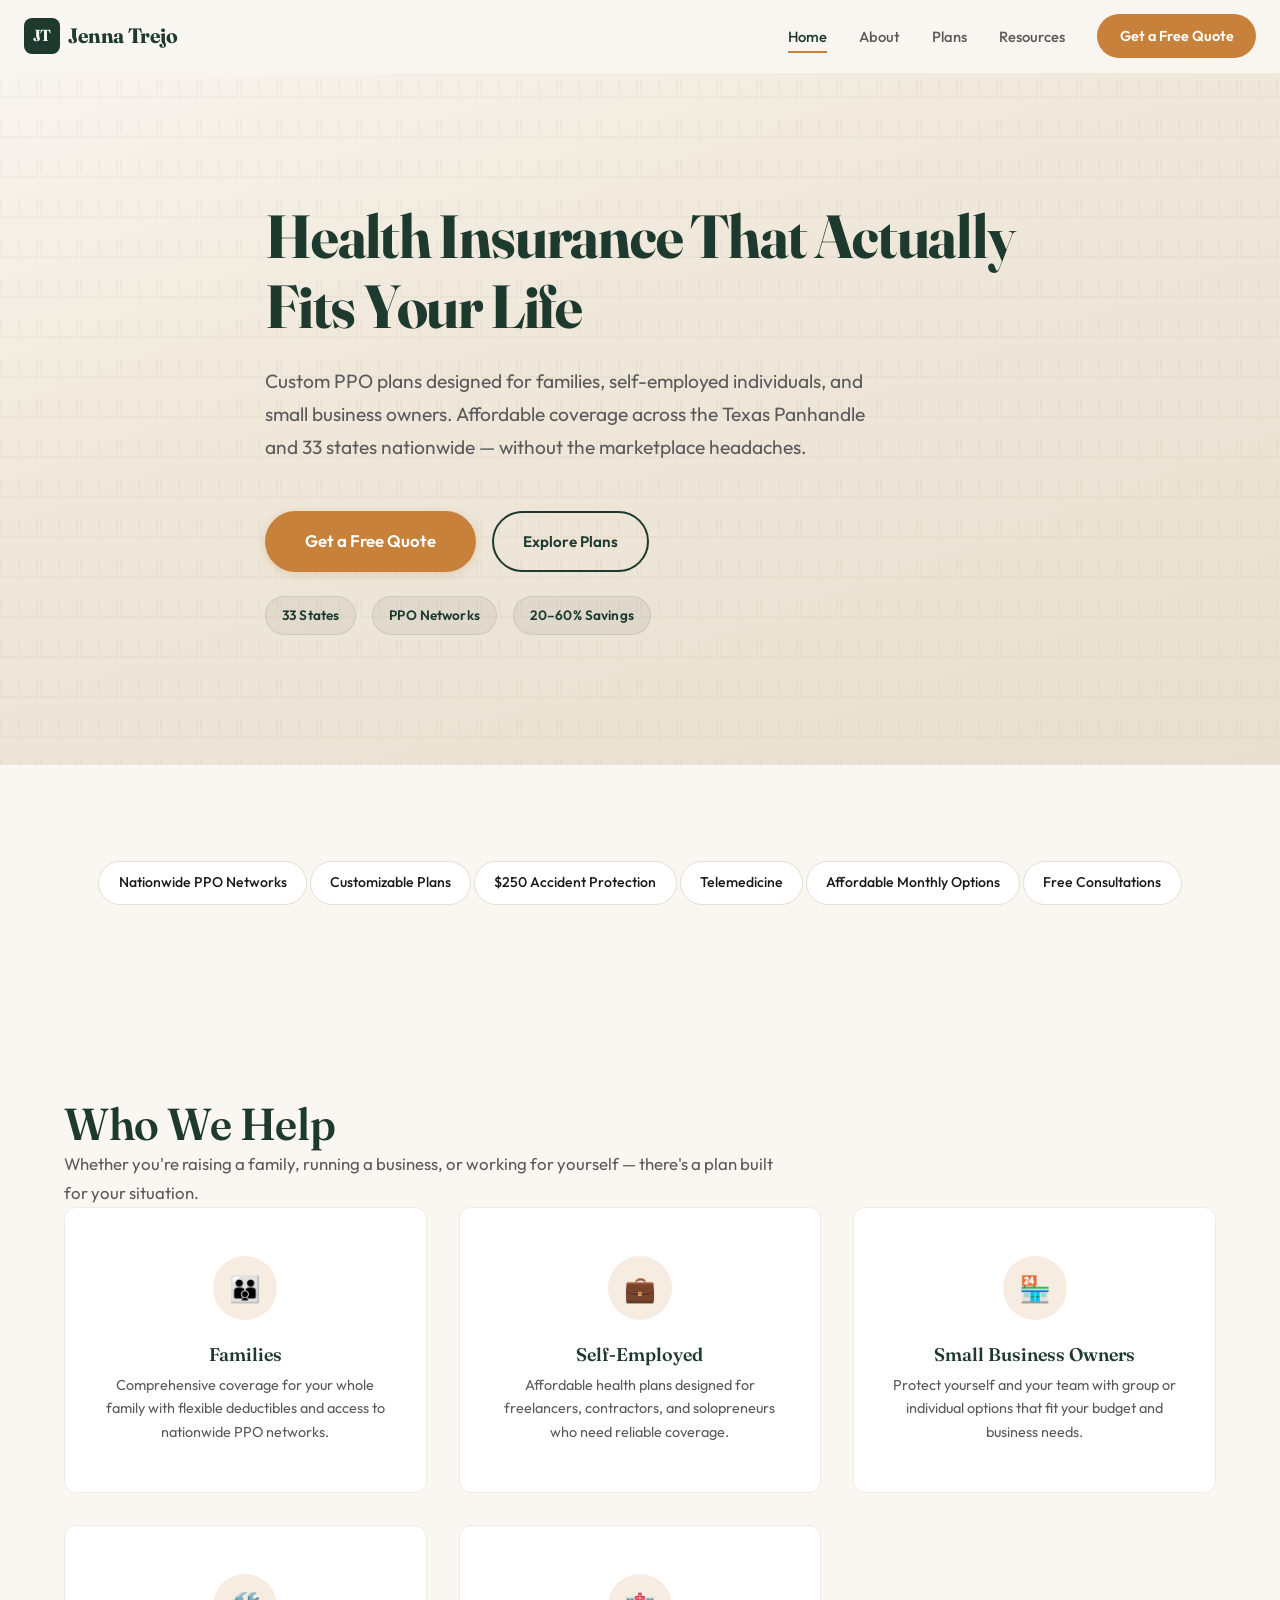
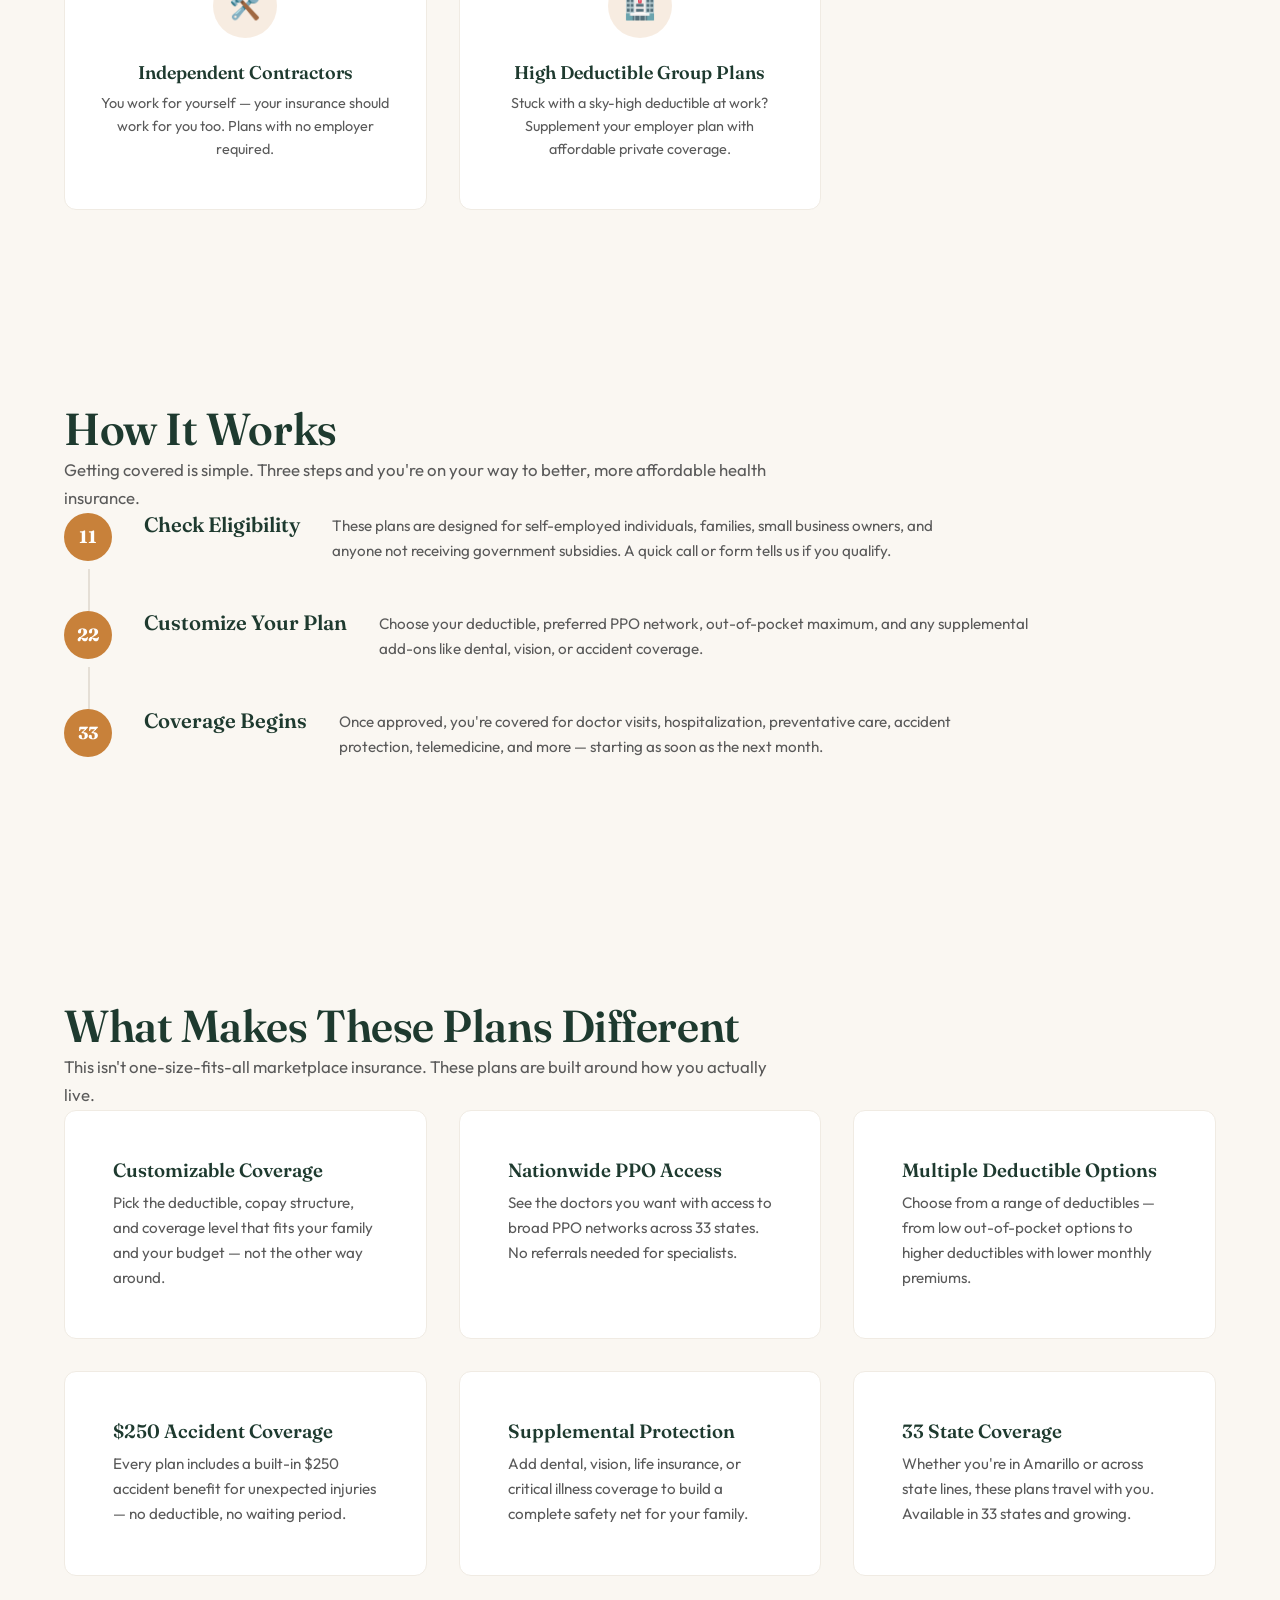
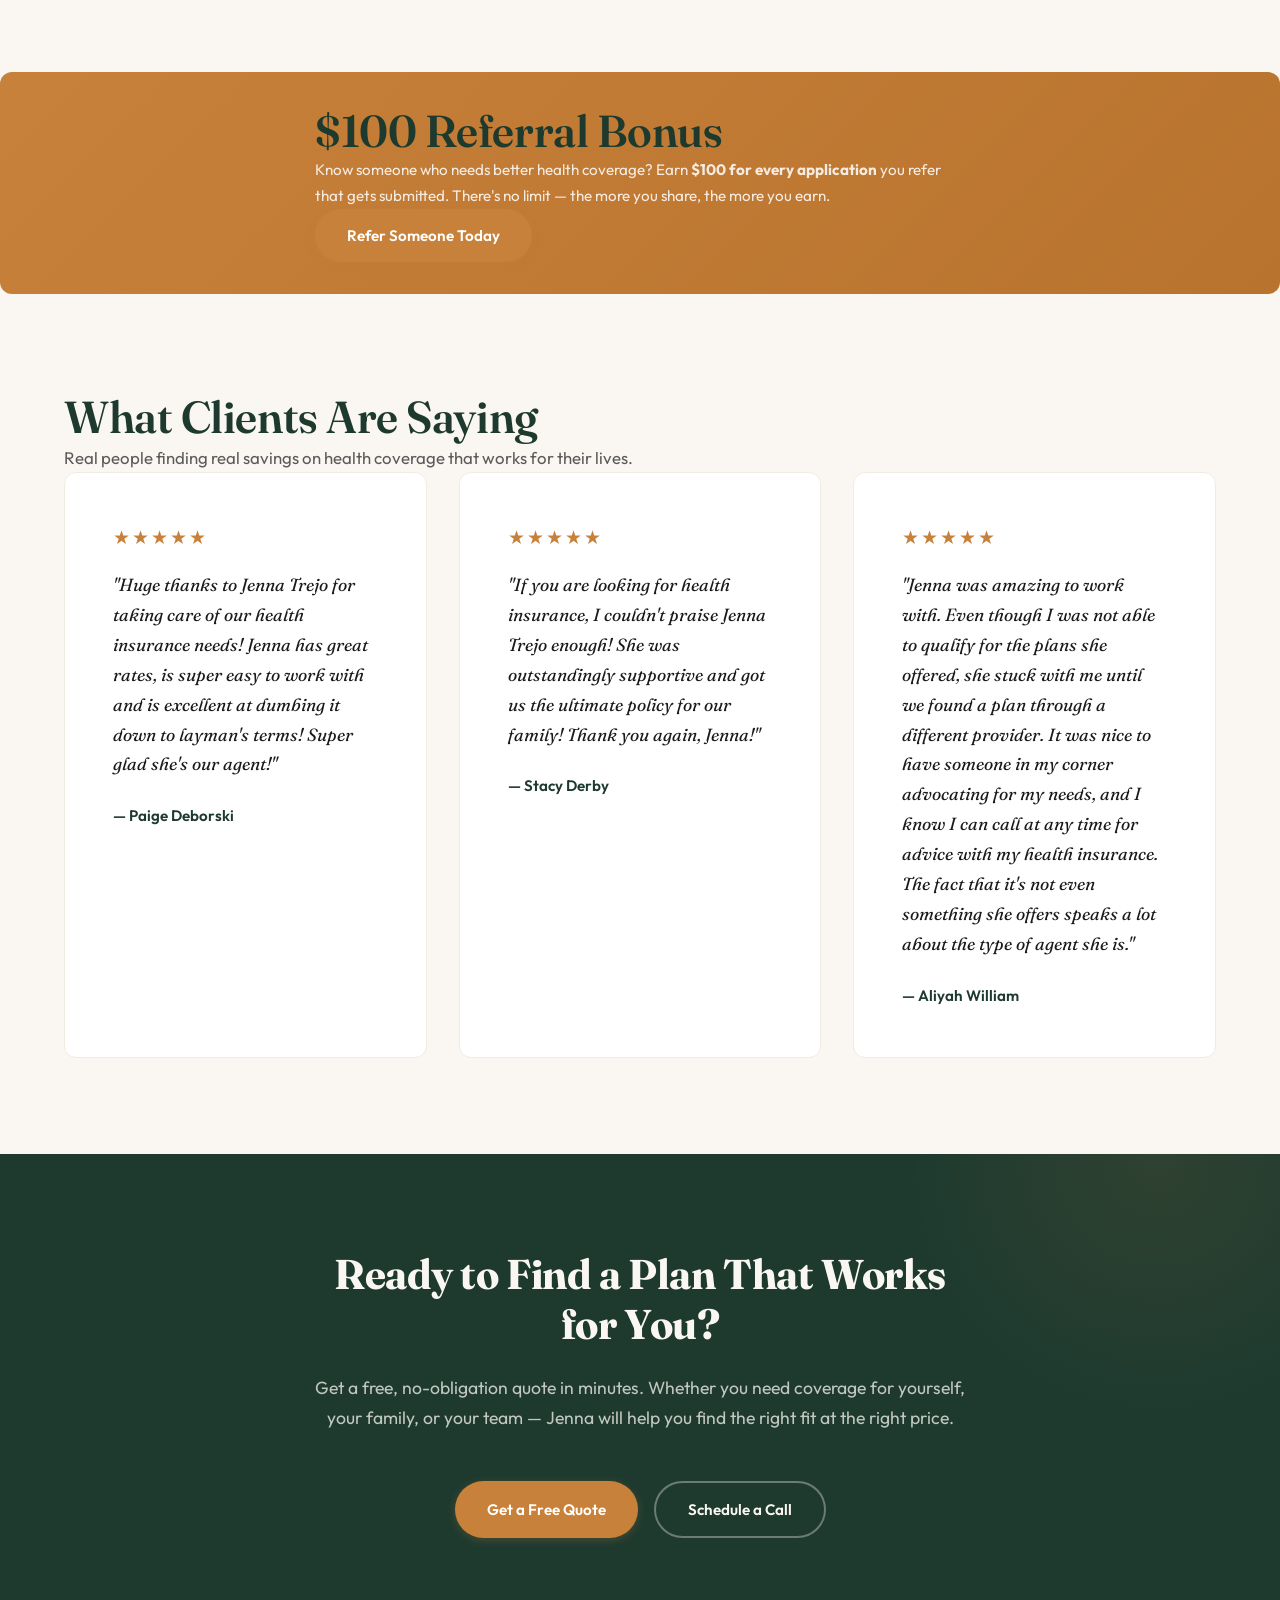
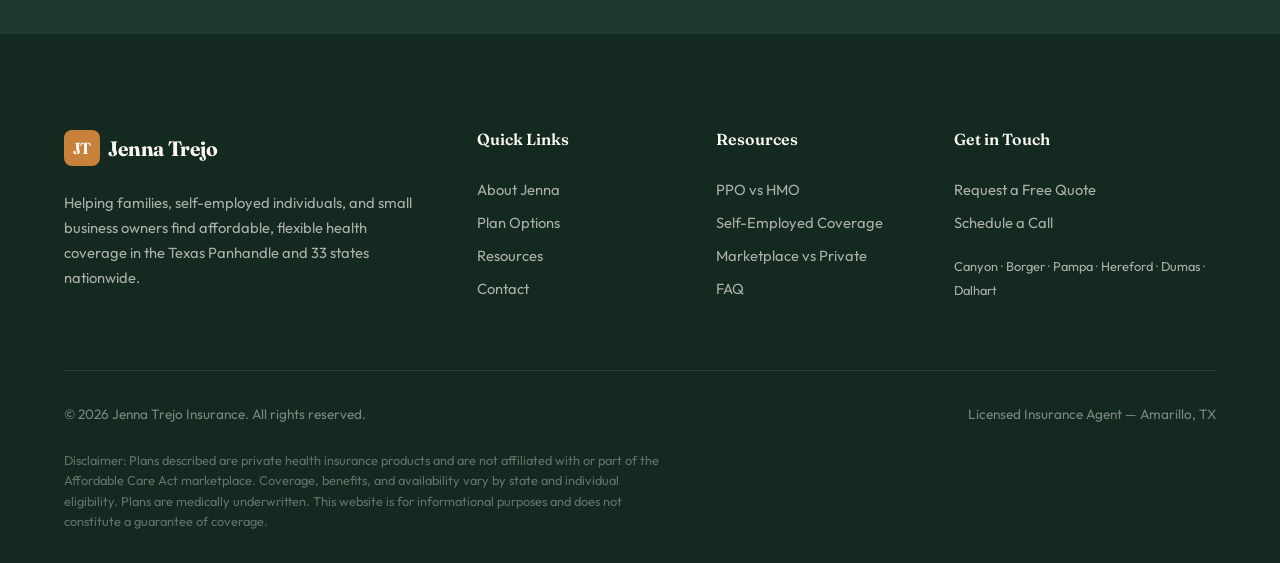
==== commit cadae135: "Add Jenna headshot, real testimonials, and photo layout - Replace About page photo placeholder with " ====
--- a/index.html
+++ b/index.html
@@ -235,24 +235,20 @@
         <p class="section__subtitle">Real people finding real savings on health coverage that works for their lives.</p>
       </div>
       <div class="grid grid--3 stagger">
-        <!-- PLACEHOLDER: Replace with real testimonials -->
         <div class="testimonial fade-up">
           <div class="testimonial__stars">&#9733;&#9733;&#9733;&#9733;&#9733;</div>
-          <p class="testimonial__text">"Jenna made the whole process so easy. We were paying over $1,800/month on the marketplace and now we have better coverage for almost half the price. I wish we had found her sooner."</p>
-          <p class="testimonial__author">— Sarah M., Amarillo, TX</p>
-          <p class="testimonial__placeholder"><em>(Placeholder — replace with real testimonial)</em></p>
+          <p class="testimonial__text">"Huge thanks to Jenna Trejo for taking care of our health insurance needs! Jenna has great rates, is super easy to work with and is excellent at dumbing it down to layman's terms! Super glad she's our agent!"</p>
+          <p class="testimonial__author">— Paige Deborski</p>
         </div>
         <div class="testimonial fade-up">
           <div class="testimonial__stars">&#9733;&#9733;&#9733;&#9733;&#9733;</div>
-          <p class="testimonial__text">"As a self-employed contractor, I thought affordable health insurance was impossible. Jenna found me a PPO plan with a low deductible that actually fits my budget. Highly recommend."</p>
-          <p class="testimonial__author">— Marcus T., Dallas, TX</p>
-          <p class="testimonial__placeholder"><em>(Placeholder — replace with real testimonial)</em></p>
+          <p class="testimonial__text">"If you are looking for health insurance, I couldn't praise Jenna Trejo enough! She was outstandingly supportive and got us the ultimate policy for our family! Thank you again, Jenna!"</p>
+          <p class="testimonial__author">— Stacy Derby</p>
         </div>
         <div class="testimonial fade-up">
           <div class="testimonial__stars">&#9733;&#9733;&#9733;&#9733;&#9733;</div>
-          <p class="testimonial__text">"I called Jenna expecting a sales pitch and instead got someone who genuinely wanted to help my family. She walked us through every option and never pressured us. Five stars."</p>
-          <p class="testimonial__author">— Linda & James R., Canyon, TX</p>
-          <p class="testimonial__placeholder"><em>(Placeholder — replace with real testimonial)</em></p>
+          <p class="testimonial__text">"Jenna was amazing to work with. Even though I was not able to qualify for the plans she offered, she stuck with me until we found a plan through a different provider. It was nice to have someone in my corner advocating for my needs, and I know I can call at any time for advice with my health insurance. The fact that it's not even something she offers speaks a lot about the type of agent she is."</p>
+          <p class="testimonial__author">— Aliyah William</p>
         </div>
       </div>
     </div>
